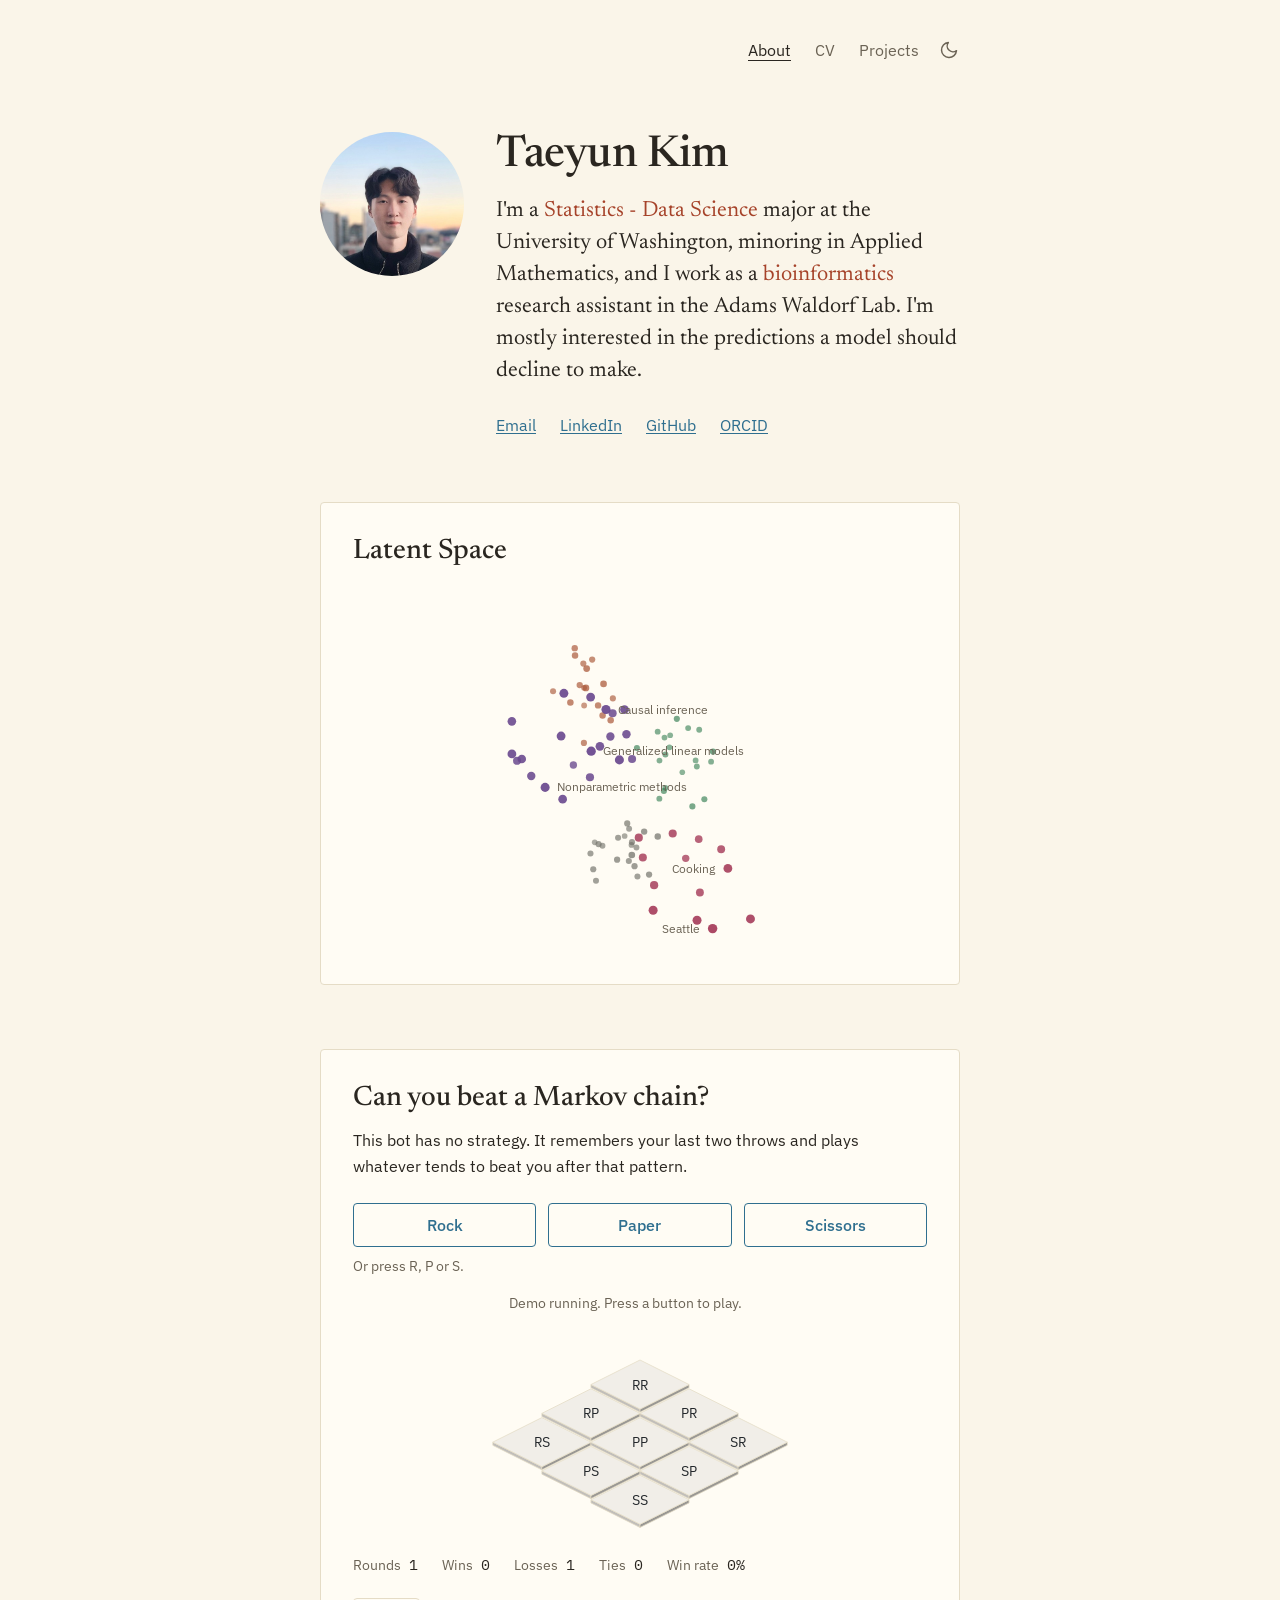
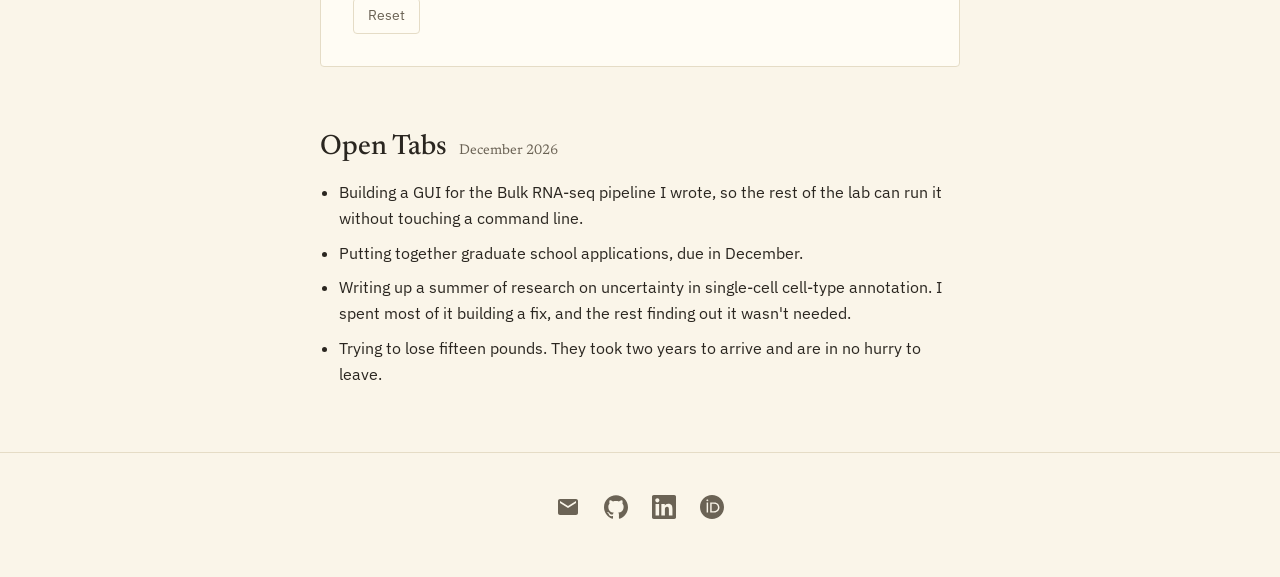
==== index.html @ a0b16899 "CV update" ====
<!DOCTYPE html>
<html lang="en">
<head>
  <meta charset="utf-8">
  <meta name="viewport" content="width=device-width, initial-scale=1">
  <title>Taeyun Kim</title>
  <meta name="description" content="Taeyun Kim studies statistics and data science at the University of Washington and works on single-cell RNA sequencing pipelines in the Adams Waldorf Lab.">
  <meta property="og:type" content="website">
  <meta property="og:title" content="Taeyun Kim">
  <meta property="og:description" content="Statistics and data science at the University of Washington. Single-cell RNA sequencing pipelines in the Adams Waldorf Lab, and a rock paper scissors bot that learns how you play.">
  <meta property="og:site_name" content="Taeyun Kim">
  <meta name="twitter:card" content="summary">
  <meta name="theme-color" content="#FAF5E9">
  <script src="/theme.js"></script>
  <link rel="icon" href="/assets/favicon.svg" type="image/svg+xml">
  <link rel="preconnect" href="https://fonts.googleapis.com">
  <link rel="preconnect" href="https://fonts.gstatic.com" crossorigin>
  <link rel="stylesheet" href="https://fonts.googleapis.com/css2?family=IBM+Plex+Mono&family=IBM+Plex+Sans:ital,wght@0,400;0,500;1,400&family=Newsreader:opsz,wght@6..72,400;6..72,500;6..72,600&display=swap">
  <link rel="stylesheet" href="/style.css">
</head>
<body>
  <a class="skip" href="#main">Skip to content</a>

  <header class="wrap">
    <nav class="nav nav-bare" aria-label="Site">
      <input class="nav-toggle" type="checkbox" id="nav-toggle" aria-label="Menu">
      <label class="nav-toggle-label" for="nav-toggle">
        <svg class="icon-open" width="22" height="22" viewBox="0 0 22 22" aria-hidden="true" focusable="false"><path d="M2 5h18M2 11h18M2 17h18" fill="none" stroke="currentColor" stroke-width="1.75" stroke-linecap="round"/></svg>
        <svg class="icon-close" width="22" height="22" viewBox="0 0 22 22" aria-hidden="true" focusable="false"><path d="M4 4l14 14M18 4L4 18" fill="none" stroke="currentColor" stroke-width="1.75" stroke-linecap="round"/></svg>
      </label>
      <ul class="nav-links">
        <li><a href="/" aria-current="page">About</a></li>
        <li><a href="/cv.html">CV</a></li>
        <li><a href="/projects.html">Projects</a></li>
      </ul>
      <button type="button" class="theme-toggle" id="theme-toggle" aria-label="Switch to dark theme">
        <svg class="icon-sun" width="20" height="20" viewBox="0 0 24 24" fill="none" stroke="currentColor" stroke-width="1.75" stroke-linecap="round" aria-hidden="true" focusable="false"><circle cx="12" cy="12" r="4.5"/><path d="M12 1.5v2.5M12 20v2.5M3.9 3.9l1.8 1.8M18.3 18.3l1.8 1.8M1.5 12h2.5M20 12h2.5M3.9 20.1l1.8-1.8M18.3 5.7l1.8-1.8"/></svg>
        <svg class="icon-moon" width="20" height="20" viewBox="0 0 24 24" fill="none" stroke="currentColor" stroke-width="1.75" stroke-linecap="round" stroke-linejoin="round" aria-hidden="true" focusable="false"><path d="M21 12.79A9 9 0 1 1 11.21 3 7 7 0 0 0 21 12.79z"/></svg>
      </button>
    </nav>
  </header>

  <main id="main" class="wrap">

    <section class="intro" aria-label="About">
      <img class="photo" src="/assets/profile_pic.jpg" alt="Taeyun Kim" width="128" height="128">
      <div class="intro-text">
        <h1>Taeyun Kim</h1>
        <p class="reveal">
          <span style="--i:0">I'm</span> <span style="--i:1">a</span> <span class="term" style="--i:2">Statistics</span> <span class="term" style="--i:3">-</span>
          <span class="term" style="--i:4">Data</span> <span class="term" style="--i:5">Science</span> <span style="--i:6">major</span> <span style="--i:7">at</span>
          <span style="--i:8">the</span> <span style="--i:9">University</span> <span style="--i:10">of</span> <span style="--i:11">Washington,</span>
          <span style="--i:12">minoring</span> <span style="--i:13">in</span> <span style="--i:14">Applied</span> <span style="--i:15">Mathematics,</span>
          <span style="--i:16">and</span> <span style="--i:17">I</span> <span style="--i:18">work</span> <span style="--i:19">as</span>
          <span style="--i:20">a</span> <span class="term" style="--i:21">bioinformatics</span> <span style="--i:22">research</span> <span style="--i:23">assistant</span>
          <span style="--i:24">in</span> <span style="--i:25">the</span> <span style="--i:26">Adams</span> <span style="--i:27">Waldorf</span>
          <span style="--i:28">Lab.</span> <span style="--i:29">I'm</span> <span style="--i:30">mostly</span> <span style="--i:31">interested</span>
          <span style="--i:32">in</span> <span style="--i:33">the</span> <span style="--i:34">predictions</span> <span style="--i:35">a</span>
          <span style="--i:36">model</span> <span style="--i:37">should</span> <span style="--i:38">decline</span> <span style="--i:39">to</span>
          <span style="--i:40">make.</span>
        </p>
        <ul class="links">
          <li><a href="mailto:taeyun.kim03@outlook.com">Email</a></li>
          <li><a href="https://www.linkedin.com/in/taeyun-kim">LinkedIn</a></li>
          <li><a href="https://github.com/taeyunkim03">GitHub</a></li>
          <li><a href="https://orcid.org/0009-0009-3051-6597">ORCID</a></li>
        </ul>
      </div>
    </section>

    <section class="latent" id="latent" aria-labelledby="latent-title">
      <!-- Heading inside the panel, as the game card has it. The section is
           gated on the `js` class in style.css, so without JavaScript neither
           the heading nor the box appears. -->
      <h2 class="section-title" id="latent-title">Latent Space</h2>
      <div class="latent-canvas">
        <svg class="cloud" id="cloud-svg" viewBox="0 0 660 410" role="img"
             aria-labelledby="cloud-title" aria-describedby="cloud-desc">
          <title id="cloud-title">Latent space</title>
          <desc id="cloud-desc">A slowly turning three-dimensional scatter of fifty-eight
            things I work on and think about, grouped into five clusters by subject.
            Hover or tap a point to name it.</desc>
          <g id="cloud-dots"></g>
          <g id="cloud-labels"></g>
          <g id="cloud-pick"></g>
        </svg>
      </div>
    </section>

    <section class="game" id="game" aria-labelledby="game-title">
      <h2 class="section-title" id="game-title">Can you beat a Markov chain?</h2>
      <p>This bot has no strategy. It remembers your last two throws and plays whatever tends to beat you after that pattern.</p>

      <!-- Everything below stays hidden until game.js runs, so without JavaScript the block is just the heading and the description. -->
      <div class="game-ui" id="game-ui" hidden>
        <div class="throws" role="group" aria-label="Your throw">
          <button type="button" class="throw-btn" data-throw="R">Rock</button>
          <button type="button" class="throw-btn" data-throw="P">Paper</button>
          <button type="button" class="throw-btn" data-throw="S">Scissors</button>
        </div>
        <p class="game-hint">Or press R, P or S.</p>

        <p class="game-result" id="game-result" aria-live="polite"></p>

        <!-- Shown only while the idle demo runs, so nobody mistakes the
             moving numbers for their own score. game.js reveals and hides it. -->
        <p class="demo-note" id="demo-note" hidden>Demo running. Press a button to play.</p>


        <svg class="chain" viewBox="0 0 300 200" width="100%" role="img"
             aria-labelledby="chain-title" aria-describedby="chain-desc">
          <title id="chain-title">The bot's model</title>
          <desc id="chain-desc">Nine blocks, one per two-throw state. No rounds played yet.</desc>
          <defs>
            <marker id="chain-arrow" viewBox="0 0 8 8" refX="4" refY="4"
                    markerWidth="6" markerHeight="6" markerUnits="userSpaceOnUse" orient="auto">
              <path d="M0 0.5L7 4L0 7.5Z"/>
            </marker>
          </defs>
          <!-- Edges are painted behind the blocks: a line passing under a block
               reads as depth, which is what you want in an isometric scene. -->
          <g id="chain-edges">
            <path class="chain-edge" id="edge-R" d="" marker-end="url(#chain-arrow)"/>
            <path class="chain-edge" id="edge-P" d="" marker-end="url(#chain-arrow)"/>
            <path class="chain-edge" id="edge-S" d="" marker-end="url(#chain-arrow)"/>
          </g>
          <g class="chain-block" id="cell-RR">
            <path class="face face-left" id="left-RR" d=""/>
            <path class="face face-right" id="right-RR" d=""/>
            <path class="face face-top" id="top-RR" d=""/>
            <text class="chain-label" id="label-RR" x="150" y="56">RR</text>
          </g>
          <g class="chain-block" id="cell-RP">
            <path class="face face-left" id="left-RP" d=""/>
            <path class="face face-right" id="right-RP" d=""/>
            <path class="face face-top" id="top-RP" d=""/>
            <text class="chain-label" id="label-RP" x="104" y="83">RP</text>
          </g>
          <g class="chain-block" id="cell-PR">
            <path class="face face-left" id="left-PR" d=""/>
            <path class="face face-right" id="right-PR" d=""/>
            <path class="face face-top" id="top-PR" d=""/>
            <text class="chain-label" id="label-PR" x="196" y="83">PR</text>
          </g>
          <g class="chain-block" id="cell-RS">
            <path class="face face-left" id="left-RS" d=""/>
            <path class="face face-right" id="right-RS" d=""/>
            <path class="face face-top" id="top-RS" d=""/>
            <text class="chain-label" id="label-RS" x="58" y="110">RS</text>
          </g>
          <g class="chain-block" id="cell-PP">
            <path class="face face-left" id="left-PP" d=""/>
            <path class="face face-right" id="right-PP" d=""/>
            <path class="face face-top" id="top-PP" d=""/>
            <text class="chain-label" id="label-PP" x="150" y="110">PP</text>
          </g>
          <g class="chain-block" id="cell-SR">
            <path class="face face-left" id="left-SR" d=""/>
            <path class="face face-right" id="right-SR" d=""/>
            <path class="face face-top" id="top-SR" d=""/>
            <text class="chain-label" id="label-SR" x="242" y="110">SR</text>
          </g>
          <g class="chain-block" id="cell-PS">
            <path class="face face-left" id="left-PS" d=""/>
            <path class="face face-right" id="right-PS" d=""/>
            <path class="face face-top" id="top-PS" d=""/>
            <text class="chain-label" id="label-PS" x="104" y="137">PS</text>
          </g>
          <g class="chain-block" id="cell-SP">
            <path class="face face-left" id="left-SP" d=""/>
            <path class="face face-right" id="right-SP" d=""/>
            <path class="face face-top" id="top-SP" d=""/>
            <text class="chain-label" id="label-SP" x="196" y="137">SP</text>
          </g>
          <g class="chain-block" id="cell-SS">
            <path class="face face-left" id="left-SS" d=""/>
            <path class="face face-right" id="right-SS" d=""/>
            <path class="face face-top" id="top-SS" d=""/>
            <text class="chain-label" id="label-SS" x="150" y="164">SS</text>
          </g>
          <circle class="chain-marker" id="chain-marker" r="5.5" opacity="0"/>
        </svg>

        <dl class="game-stats">
          <div><dt>Rounds</dt><dd id="stat-rounds">0</dd></div>
          <div><dt>Wins</dt><dd id="stat-wins">0</dd></div>
          <div><dt>Losses</dt><dd id="stat-losses">0</dd></div>
          <div><dt>Ties</dt><dd id="stat-ties">0</dd></div>
          <div><dt>Win rate</dt><dd id="stat-rate">0%</dd></div>
        </dl>

        <p class="game-verdict" id="game-verdict" aria-live="polite"></p>

        <button type="button" class="reset-btn" id="game-reset">Reset</button>
      </div>
    </section>

    <section class="now" aria-labelledby="now-title">
      <h2 class="section-title" id="now-title">Open Tabs <time class="updated" id="now-updated" datetime="2026-09">September 2026</time></h2>
      <!-- Replace the five list items below with real copy. Nothing else needs to change. -->
      <ul>
        <li>Building a GUI for the Bulk RNA-seq pipeline I wrote, so the rest of the lab can run it without touching a command line.</li>
        <li>Putting together graduate school applications, due in December.</li>
        <li>Writing up a summer of research on uncertainty in single-cell cell-type annotation. I spent most of it building a fix, and the rest finding out it wasn't needed.</li>
        <li>Trying to lose fifteen pounds. They took two years to arrive and are in no hurry to leave.</li>
      </ul>
    </section>

  </main>

  <footer class="footer">
    <div class="wrap">
      <ul class="links">
        <li><a href="mailto:taeyun.kim03@outlook.com" aria-label="Email"><svg width="24" height="24" viewBox="0 0 24 24" fill="currentColor" aria-hidden="true" focusable="false"><path d="M20 4H4c-1.1 0-1.99.9-1.99 2L2 18c0 1.1.9 2 2 2h16c1.1 0 2-.9 2-2V6c0-1.1-.9-2-2-2zm0 4l-8 5-8-5V6l8 5 8-5v2z"/></svg></a></li>
        <li><a href="https://github.com/taeyunkim03" aria-label="GitHub"><svg width="24" height="24" viewBox="0 0 24 24" fill="currentColor" aria-hidden="true" focusable="false"><path d="M12 .297c-6.63 0-12 5.373-12 12 0 5.303 3.438 9.8 8.205 11.385.6.113.82-.258.82-.577 0-.285-.01-1.04-.015-2.04-3.338.724-4.042-1.61-4.042-1.61C4.422 18.07 3.633 17.7 3.633 17.7c-1.087-.744.084-.729.084-.729 1.205.084 1.838 1.236 1.838 1.236 1.07 1.835 2.809 1.305 3.495.998.108-.776.417-1.305.76-1.605-2.665-.3-5.466-1.332-5.466-5.93 0-1.31.465-2.38 1.235-3.22-.135-.303-.54-1.523.105-3.176 0 0 1.005-.322 3.3 1.23.96-.267 1.98-.399 3-.405 1.02.006 2.04.138 3 .405 2.28-1.552 3.285-1.23 3.285-1.23.645 1.653.24 2.873.12 3.176.765.84 1.23 1.91 1.23 3.22 0 4.61-2.805 5.625-5.475 5.92.42.36.81 1.096.81 2.22 0 1.606-.015 2.896-.015 3.286 0 .315.21.69.825.57C20.565 22.092 24 17.592 24 12.297c0-6.627-5.373-12-12-12z"/></svg></a></li>
        <li><a href="https://www.linkedin.com/in/taeyun-kim" aria-label="LinkedIn"><svg width="24" height="24" viewBox="0 0 24 24" fill="currentColor" aria-hidden="true" focusable="false"><path d="M20.447 20.452h-3.554v-5.569c0-1.328-.027-3.037-1.852-3.037-1.853 0-2.136 1.445-2.136 2.939v5.667H9.351V9h3.414v1.561h.046c.477-.9 1.637-1.85 3.37-1.85 3.601 0 4.267 2.37 4.267 5.455v6.286zM5.337 7.433c-1.144 0-2.063-.926-2.063-2.065 0-1.138.92-2.063 2.063-2.063 1.14 0 2.064.925 2.064 2.063 0 1.139-.925 2.065-2.064 2.065zm1.782 13.019H3.555V9h3.564v11.452zM22.225 0H1.771C.792 0 0 .774 0 1.729v20.542C0 23.227.792 24 1.771 24h20.451C23.2 24 24 23.227 24 22.271V1.729C24 .774 23.2 0 22.225 0z"/></svg></a></li>
        <li><a href="https://orcid.org/0009-0009-3051-6597" aria-label="ORCID"><svg width="24" height="24" viewBox="0 0 24 24" fill="currentColor" aria-hidden="true" focusable="false"><path d="M12 0C5.372 0 0 5.372 0 12s5.372 12 12 12 12-5.372 12-12S18.628 0 12 0zM7.369 4.378c.525 0 .947.431.947.947 0 .525-.422.947-.947.947-.525 0-.946-.422-.946-.947 0-.516.421-.947.946-.947zm-.722 3.038h1.444v10.041H6.647V7.416zm3.562 0h3.9c3.712 0 5.344 2.653 5.344 5.025 0 2.578-2.016 5.025-5.325 5.025h-3.919V7.416zm1.444 1.303v7.444h2.297c3.272 0 4.022-2.484 4.022-3.722 0-2.016-1.284-3.722-4.097-3.722h-2.222z"/></svg></a></li>
      </ul>
    </div>
  </footer>

  <script src="/game.js" defer></script>
  <script src="/cloud.js" defer></script>
  <script>
  /* Keeps the "Now" stamp on the current month so it never needs a manual edit.
     The month written into the markup is the no-JavaScript fallback. Locale is
     pinned to en-US so the stamp reads the same for every visitor, matching the
     page's lang. */
  (function () {
    'use strict';
    var el = document.getElementById('now-updated');
    if (!el) { return; }
    var now = new Date();
    el.textContent = now.toLocaleDateString('en-US', { month: 'long', year: 'numeric' });
    el.setAttribute('datetime', now.getFullYear() + '-' + ('0' + (now.getMonth() + 1)).slice(-2));
  })();
  </script>
</body>
</html>
---- style.css ----
/* ---------------------------------------------------------------------------
   taeyunkim.netlify.app
   Two themes, both driven entirely by the tokens below: the light palette on
   :root, the dark overrides on [data-theme="dark"]. Nothing outside this block
   should hard-code a colour, so a theme change never needs edits elsewhere.
   theme.js sets data-theme before the first paint.
   --------------------------------------------------------------------------- */

:root {
  /* Warm paper rather than cool grey. The greys are warmed to match: a cool
     border or a pure-white card reads as a mistake against cream. The blue
     accent stays, since blue on cream is the pairing this look is built on. */
  --bg: #FAF5E9;
  --surface: #FFFCF4;
  --surface-high: #F0E8D4;
  --text: #2A2620;
  --text-dim: #6B6355;
  --border: #E5DCC6;
  --accent: #2F6F8F;
  --accent-hover: #24576F;
  --accent-tint: #E4EEF3;
  --accent-warm: #A6432A;

  /* Markov grid. Warm ramp = what the model has learned; --grid-live = where
     you are right now: the ring, the marker dot and the recency trail. It is
     the same red in both themes on purpose, since the cells it sits on stay
     light in both. Blue is left meaning exactly one thing: interactive. */
  --grid-0: #F1EEE8;
  --grid-1: #E5DDCE;
  --grid-2: #D2C4AC;
  --grid-3: #B9A585;
  --grid-4: #A89372;
  --grid-label: #24282C;
  --grid-edge: #A89372;
  --grid-live: #D93A2B;

  --font-serif: "Newsreader", Georgia, "Times New Roman", serif;
  --font-sans: "IBM Plex Sans", system-ui, -apple-system, "Segoe UI", Roboto, sans-serif;
  --font-mono: "IBM Plex Mono", ui-monospace, "SF Mono", Menlo, Consolas, monospace;

  --measure: 68ch;
  --gutter: 24px;
  --section: 48px;

  color-scheme: light;
}

/* Dark theme. Near-black grounds, and the accent lightened so it keeps its
   contrast against them: the light-mode blue is far too dark to read here. */
[data-theme="dark"] {
  --bg: #14171A;
  --surface: #1B1F23;
  --surface-high: #262B31;
  --text: #E6E9EC;
  --text-dim: #9BA4AD;
  --border: #2E343B;
  --accent: #6FB3D9;
  --accent-hover: #92C7E5;
  --accent-tint: #1E2C36;
  --accent-warm: #E39074;

  /* The grid ramp does not invert: cells stay in the light zone so the grid
     reads as a pale block, and the dark #24282C label works at every level. */
  --grid-0: #EBE9E4;
  --grid-1: #DCD4C4;
  --grid-2: #C8B99C;
  --grid-3: #B09B77;
  --grid-4: #997F58;
  --grid-label: #24282C;
  --grid-edge: #997F58;
  --grid-live: #D93A2B;

  color-scheme: dark;
}

@media (min-width: 640px) {
  :root {
    --gutter: 32px;
    --section: 64px;
  }
}

/* Base ------------------------------------------------------------------- */

*,
*::before,
*::after {
  box-sizing: border-box;
}

html {
  -webkit-text-size-adjust: 100%;
  text-size-adjust: 100%;
}

body {
  margin: 0;
  background: var(--bg);
  color: var(--text);
  font-family: var(--font-sans);
  font-size: 1rem;
  font-weight: 400;
  line-height: 1.65;
}

.wrap {
  max-width: calc(640px + 2 * var(--gutter));
  margin-inline: auto;
  padding-inline: var(--gutter);
}

h1,
h2,
h3 {
  margin: 0;
  font-weight: 500;
  line-height: 1.2;
}

h1 {
  font-family: var(--font-serif);
  font-size: 2.25rem;
  line-height: 1.1;
  letter-spacing: -0.01em;
}

h2 {
  font-size: 1.25rem;
}

/* The three section headings are peers and are sized in one place. Setting
   each of them independently is how they drifted apart. */
.section-title {
  font-family: var(--font-serif);
  font-size: 1.75rem;
  line-height: 1.15;
}

h3 {
  font-size: 1rem;
}

p {
  margin: 0 0 1em;
  max-width: var(--measure);
}

p:last-child {
  margin-bottom: 0;
}

ul {
  margin: 0;
  padding-left: 1.2em;
}

li {
  max-width: var(--measure);
}

a {
  color: var(--accent);
  text-decoration: underline;
  text-decoration-thickness: 1px;
  text-underline-offset: 0.15em;
  transition: color 120ms ease;
}

a:hover {
  color: var(--accent-hover);
}

button {
  font: inherit;
  color: inherit;
  cursor: pointer;
}

.dim {
  color: var(--text-dim);
}

/* Key terms in prose. Warm on purpose: the blue accent means "link" on this
   site, and these are not links. Links also carry an underline, which is the
   cue that keeps the two apart for anyone who does not separate them by hue. */
.term {
  color: var(--accent-warm);
}

/* One focus treatment for everything that can take focus. */
:focus-visible {
  outline: 2px solid var(--accent);
  outline-offset: 2px;
}

@media (min-width: 640px) {
  h1 {
    font-size: 2.75rem;
  }
}

@media (prefers-reduced-motion: reduce) {
  *,
  *::before,
  *::after {
    transition: none !important;
    animation: none !important;
  }
}

/* Skip link --------------------------------------------------------------- */

.skip {
  position: absolute;
  left: 16px;
  top: -100px;
  padding: 8px 12px;
  background: var(--surface);
  color: var(--accent);
  border: 1px solid var(--border);
  border-radius: 4px;
  z-index: 10;
}

.skip:focus {
  top: 16px;
}

/* Nav --------------------------------------------------------------------- */

.nav {
  display: flex;
  flex-wrap: wrap;
  align-items: center;
  justify-content: space-between;
  padding-block: 20px;
}

.nav-home {
  margin-right: auto;
  color: var(--text);
  font-weight: 500;
  text-decoration: none;
}

/* The homepage drops the corner link: the h1 right below it already carries the
   name, and a second link to "/" in the same header earns nothing. With nothing
   on the left, the row aligns right rather than leaning on .nav-home's auto
   margin to push it there. */
.nav-bare {
  justify-content: flex-end;
}

.nav-home:hover {
  color: var(--text);
}

/* The checkbox is the no-JavaScript menu switch. Hidden but still focusable. */
.nav-toggle {
  position: absolute;
  width: 1px;
  height: 1px;
  margin: -1px;
  padding: 0;
  overflow: hidden;
  clip: rect(0 0 0 0);
  clip-path: inset(50%);
  white-space: nowrap;
  border: 0;
}

.nav-toggle-label {
  display: flex;
  align-items: center;
  justify-content: center;
  width: 44px;
  height: 44px;
  cursor: pointer;
  color: var(--text);
}

.nav-toggle:focus-visible + .nav-toggle-label {
  outline: 2px solid var(--accent);
  outline-offset: 2px;
  border-radius: 2px;
}

.nav-toggle-label .icon-close {
  display: none;
}

.nav-toggle:checked ~ .nav-toggle-label .icon-open {
  display: none;
}

.nav-toggle:checked ~ .nav-toggle-label .icon-close {
  display: block;
}

.nav-links {
  display: none;
  order: 1;
  flex-basis: 100%;
  margin: 12px 0 0;
  padding: 8px 0 0;
  list-style: none;
  border-top: 1px solid var(--border);
}

.nav-toggle:checked ~ .nav-links {
  display: block;
}

.nav-links a {
  display: block;
  min-height: 44px;
  padding: 10px 0;
  color: var(--text-dim);
  text-decoration: none;
}

.nav-links a:hover {
  color: var(--text);
}

.nav-links a[aria-current="page"] {
  color: var(--text);
  text-decoration: underline;
  text-decoration-thickness: 1px;
  text-underline-offset: 0.25em;
}

@media (min-width: 640px) {
  .nav {
    padding-block: 28px;
  }

  .nav-toggle,
  .nav-toggle-label {
    display: none;
  }

  .nav-links,
  .nav-toggle:checked ~ .nav-links {
    display: flex;
    order: 0;
    flex-basis: auto;
    gap: 24px;
    margin: 0;
    padding: 0;
    border-top: 0;
  }

  .nav-links a {
    min-height: 0;
    padding: 0;
  }
}

/* Theme toggle ------------------------------------------------------------ */

/* Hidden by default: without JavaScript the button cannot do anything, and a
   dead control is worse than no control. theme.js adds .js to <html> before
   the first paint, so this never flashes in or shifts the layout. */
.theme-toggle {
  display: none;
}

.js .theme-toggle {
  display: flex;
  align-items: center;
  justify-content: center;
  width: 44px;
  height: 44px;
  margin-right: -11px;
  padding: 0;
  color: var(--text-dim);
  background: transparent;
  border: 0;
  border-radius: 4px;
}

.theme-toggle:hover {
  color: var(--text);
}

/* Each theme shows the icon for the theme it would switch to. */
.theme-toggle .icon-sun {
  display: none;
}

[data-theme="dark"] .theme-toggle .icon-sun {
  display: block;
}

[data-theme="dark"] .theme-toggle .icon-moon {
  display: none;
}

@media (min-width: 640px) {
  .theme-toggle {
    margin-left: 8px;
  }
}

/* Intro ------------------------------------------------------------------- */

.intro {
  display: flex;
  flex-direction: column;
  align-items: center;
  gap: 24px;
  margin-top: 24px;
  text-align: center;
}

.photo {
  flex-shrink: 0;
  /* 128 here would be 47% of a 320px column, where the intro stacks and
     centres, and the photo starts outweighing the name beside it. */
  width: 112px;
  height: 112px;
  border-radius: 50%;
  object-fit: cover;
}

.intro-text p {
  margin: 16px auto 24px;
  font-family: var(--font-serif);
  font-size: 1.25rem;
  line-height: 1.45;
}

/* Intro line reveal ------------------------------------------------------- */

/* The intro paragraph arrives a beat after the page settles, one word at a
   time. Pure CSS: the site works without JavaScript except the game.

   .reveal sits on the <p> itself, so every word span is a direct child. The
   two coloured terms carry .term on the word spans rather than a wrapper,
   which would push them out of reach of the child selector below.

   The words carry no static opacity, so their resting state is fully opaque.
   Only the animation moves them from transparent to opaque, which means a
   browser that drops the rule still renders the sentence normally. */

@media (prefers-reduced-motion: no-preference) {
  .reveal > span {
    display: inline-block;
    /* both holds the transparent first frame through the delay: that pause is
       the effect. */
    animation: word-in 400ms cubic-bezier(0.16, 1, 0.3, 1) both;
    animation-delay: calc(600ms + var(--i) * 50ms);
  }
}

@keyframes word-in {
  from {
    opacity: 0;
    transform: translateY(6px);
  }

  to {
    opacity: 1;
    transform: none;
  }
}

.links {
  display: flex;
  flex-wrap: wrap;
  justify-content: center;
  gap: 8px 24px;
  margin: 0;
  padding: 0;
  list-style: none;
}

@media (min-width: 640px) {
  .intro {
    flex-direction: row;
    align-items: flex-start;
    gap: 32px;
    margin-top: 32px;
    text-align: left;
  }

  .photo {
    width: 144px;
    height: 144px;
  }

  .intro-text p {
    margin-inline: 0;
    font-size: 1.375rem;
  }

  .intro .links {
    justify-content: flex-start;
  }
}

/* Game -------------------------------------------------------------------- */

.game {
  margin-top: var(--section);
  padding: 24px;
  background: var(--surface);
  border: 1px solid var(--border);
  border-radius: 4px;
}

.game h2 + p {
  margin-top: 12px;
}

.game-ui[hidden] {
  display: none;
}

.throws {
  display: flex;
  flex-direction: column;
  gap: 12px;
  margin-top: 24px;
}

.throw-btn {
  min-height: 44px;
  padding: 0 20px;
  font-weight: 500;
  color: var(--accent);
  background: transparent;
  border: 1.5px solid var(--accent);
  border-radius: 4px;
  transition: background-color 120ms ease, color 120ms ease, border-color 120ms ease;
}

@media (hover: hover) {
  .throw-btn:hover {
    color: var(--accent-hover);
    background: var(--accent-tint);
    border-color: var(--accent-hover);
  }
}

.throw-btn:active {
  background: var(--accent-tint);
}

.game-hint {
  margin-top: 8px;
  font-size: 0.875rem;
  color: var(--text-dim);
}

.game-result {
  /* Holds one line once there is a result, so the grid does not jump between
     rounds. Both margins are explicit: the inherited 1em bottom margin is
     larger than the grid's top margin, and adjacent margins collapse to the
     larger one, so leaving it would quietly win. */
  min-height: 1.65em;
  margin: 16px 0 12px;
}

/* Before the first round this line has nothing in it, and reserving a full
   line there leaves a visible hole between the hint and the grid. Collapse it
   until there is something to say. */
.game-result:empty {
  min-height: 0;
  margin: 0;
}

.game-stats {
  display: flex;
  flex-wrap: wrap;
  gap: 8px 24px;
  margin: 12px 0 0;
}

.game-stats div {
  display: flex;
  align-items: baseline;
  gap: 8px;
}

.game-stats dt {
  font-size: 0.875rem;
  color: var(--text-dim);
}

.game-stats dd {
  margin: 0;
  font-family: var(--font-mono);
  font-size: 0.9375rem;
  font-variant-numeric: tabular-nums;
}

.game-verdict {
  margin-top: 16px;
}

.game-verdict:empty {
  display: none;
}

.reset-btn {
  min-height: 36px;
  margin-top: 20px;
  padding: 0 14px;
  font-size: 0.875rem;
  color: var(--text-dim);
  background: transparent;
  border: 1px solid var(--border);
  border-radius: 4px;
  transition: background-color 120ms ease, color 120ms ease;
}

@media (hover: hover) {
  .reset-btn:hover {
    color: var(--text);
    background: var(--surface-high);
  }
}

@media (min-width: 640px) {
  .game {
    padding: 32px;
  }

  .throws {
    flex-direction: row;
  }

  .throw-btn {
    flex: 1;
  }
}

/* Markov chain grid ------------------------------------------------------- */

/* Nine two-throw states drawn as isometric blocks. Row is the older throw,
   column the newer one, so the column you are in is always the row you move to.

   Block height encodes how often you have landed in that state, which is the
   same number the fill ramp carries: the silhouette shows your bias before you
   read a single label. A single layer has no interior, so unlike a 3x3x3 cube
   no block can ever hide another one's top face.

   Colours come from the --grid-* tokens. game.js writes fills as var()
   references, so toggling the theme recolours the whole grid live, mid-game,
   without a render call. */

.demo-note {
  margin: 12px 0 0;
  font-size: 0.875rem;
  color: var(--text-dim);
  text-align: center;
}

.chain {
  display: block;
  width: 100%;
  max-width: 320px;
  /* Matches the 12px below the grid, so it sits evenly between the result line
     and the stats rather than floating. */
  margin: 12px auto 0;
}

.face {
  stroke: var(--border);
  stroke-width: 0.7;
  stroke-linejoin: round;
}

/* Visited recently, but not where the marker is now. Only the top face is
   outlined: stroking all three would put three times the red on screen that
   the flat grid used to, and it would compete with the current state. */
.chain-block.is-trail .face-top {
  stroke: var(--grid-live);
  stroke-opacity: 0.4;
}

.chain-block.is-current .face {
  stroke: var(--grid-live);
  stroke-width: 2;
  stroke-opacity: 1;
}

.chain-label {
  font-family: var(--font-mono);
  font-size: 13px;
  text-anchor: middle;
  dominant-baseline: central;
  fill: var(--grid-label);
}

.chain-edge {
  fill: none;
  stroke: var(--grid-edge);
  stroke-width: 1;
  stroke-linecap: round;
  stroke-linejoin: round;
}

/* The arrowhead is part of the edge, so it follows the edge colour. */
#chain-arrow path {
  fill: var(--grid-edge);
}

.chain-marker {
  fill: var(--grid-live);
}

/* Motion is opt-out: with reduced motion the grid still updates, instantly.
   `d` is animatable in current browsers and is what makes a block grow rather
   than jump when it crosses a band; where it is not supported the height
   simply snaps while the fill still fades. */
@media (prefers-reduced-motion: no-preference) {
  .face {
    transition: fill 400ms ease, d 400ms ease, stroke 200ms ease,
                stroke-width 200ms ease, stroke-opacity 200ms ease;
  }

  .chain-edge {
    transition: stroke-width 300ms ease, opacity 300ms ease;
  }

  .chain-marker {
    transition: transform 300ms ease-out, opacity 300ms ease;
  }
}

/* Now --------------------------------------------------------------------- */

.now {
  margin-top: var(--section);
}

.now h2 {
  display: flex;
  align-items: baseline;
  gap: 12px;
}

.now .updated {
  font-size: 0.875rem;
  font-weight: 400;
  color: var(--text-dim);
}

.now ul {
  margin-top: 16px;
}

.now li {
  margin-bottom: 8px;
}

/* Latent space ------------------------------------------------------------ */

/* Revealed by the `js` class theme.js puts on <html> synchronously in <head>,
   not by cloud.js afterwards. Deferred JS reveals it after first paint, and
   with this section sitting second the reveal shoved three sections and the
   footer down: 0.6 of layout shift. This way the space is reserved from the
   first render, and without JavaScript the section still never appears. */
.latent {
  display: none;
  margin-top: var(--section);
  padding: 24px;
  background: var(--surface);
  border: 1px solid var(--border);
  border-radius: 4px;
}

.js .latent {
  display: block;
}

/* Must come after the .latent rule above: a media query adds no specificity,
   so declared earlier it would simply lose to the 24px base. */
@media (min-width: 640px) {
  .latent {
    padding: 32px;
  }
}

/* Holds the SVG's shape before it paints, so a tooltip appearing or a label
   changing never reflows the page. The panel itself is now .latent. */
.latent-canvas {
  margin-top: 12px;
  aspect-ratio: 560 / 364;
}

.cloud {
  display: block;
  width: 100%;
  height: 100%;
  cursor: grab;
  font-family: var(--font-sans);
  /* pan-y rather than none: this block fills most of a phone screen, and with
     none a vertical swipe over it rotates the cloud instead of scrolling, so a
     visitor gets stuck. Vertical rotation on touch is the right thing to lose. */
  touch-action: pan-y;
}

.cloud:active {
  cursor: grabbing;
}

.cloud-dot {
  pointer-events: none;
}

.cloud-hit {
  fill: transparent;
}

.cloud-label {
  font-size: 12px;
  fill: var(--text-dim);
  opacity: 0;
  pointer-events: none;
}

.cloud-pick-box {
  fill: var(--surface);
  stroke: var(--border);
  stroke-width: 0.5;
}

.cloud-pick-text {
  font-size: 13.5px;
  font-weight: 500;
  pointer-events: none;
}

@media (max-width: 639px) {
  .latent-canvas {
    aspect-ratio: 360 / 296;
  }
}

/* Labels cross-fade; with motion reduced they appear and disappear at once. */
@media (prefers-reduced-motion: no-preference) {
  .cloud-label {
    transition: opacity 250ms ease;
  }
}

/* Footer ------------------------------------------------------------------ */

.footer {
  margin-top: var(--section);
  padding: 32px 0 48px;
  border-top: 1px solid var(--border);
  font-size: 0.9375rem;
  color: var(--text-dim);
}

.footer p {
  margin: 0 0 8px;
}

.footer .links {
  gap: 4px;
  margin: 0;
}

/* Icon-only links: 44px box so the tap target is bigger than the 20px glyph. */
.footer .links a {
  display: flex;
  align-items: center;
  justify-content: center;
  width: 44px;
  height: 44px;
  color: var(--text-dim);
  text-decoration: none;
  border-radius: 4px;
}

.footer .links a:hover {
  color: var(--accent);
}

/* Page title (cv, projects) ---------------------------------------------- */

.page-title {
  margin-top: 24px;
}

@media (min-width: 640px) {
  .page-title {
    margin-top: 32px;
  }
}

/* CV ---------------------------------------------------------------------- */

/* Every colour here is a token, so the page follows the theme without a second
   palette. The panel sits on --surface in both themes: in dark it reads as a
   lifted document rather than flipping to a white sheet. */

.cv-download {
  margin-top: 16px;
  font-size: 14px;
}

.cv-panel {
  margin-top: 24px;
  padding: 32px 28px;
  background: var(--surface);
  border: 1px solid var(--border);
  border-radius: 4px;
}

.cv-header h1 {
  font-family: var(--font-serif);
  font-size: 28px;
  font-weight: 500;
  line-height: 1.2;
}

/* Fixed whitespace between the links rather than punctuation, and it wraps
   rather than overflowing on a narrow screen. */
.cv-contact {
  display: flex;
  flex-wrap: wrap;
  gap: 4px 20px;
  margin: 10px 0 0;
  max-width: none;
  font-size: 14px;
}

.cv-section {
  margin-top: 36px;
}

.cv-section h2 {
  margin-bottom: 16px;
  padding-bottom: 8px;
  font-family: var(--font-serif);
  font-size: 19px;
  font-weight: 600;
  line-height: 1.3;
  border-bottom: 1px solid var(--border);
}

/* One grid for every section body. Single column first, so on a narrow screen
   the date sits above its entry. */
.cv-row {
  display: grid;
  grid-template-columns: 1fr;
  gap: 2px 22px;
  margin-bottom: 18px;
}

.cv-row:last-child {
  margin-bottom: 0;
}

.cv-date {
  margin: 0;
  padding-top: 4px;
  max-width: none;
  font-size: 13px;
  line-height: 1.65;
  color: var(--text-dim);
}

.cv-entry p {
  margin: 0 0 4px;
  font-size: 14px;
  line-height: 1.65;
}

.cv-entry p:last-child {
  margin-bottom: 0;
}

/* Two classes deep on purpose: `.cv-entry p` would otherwise outrank a bare
   class selector and these would never take effect. */
.cv-entry .cv-title {
  font-size: 15px;
  font-weight: 500;
}

.cv-entry .cv-org {
  color: var(--text-dim);
}

.cv-dim {
  color: var(--text-dim);
}

.cv-me {
  font-weight: 500;
}

/* A DOI has no spaces to break at, so it has to be allowed to break anywhere. */
.cv-doi {
  overflow-wrap: anywhere;
}

.cv-entry ul {
  margin: 4px 0 0;
  padding-left: 18px;
  list-style: disc;
}

.cv-entry li {
  margin-bottom: 5px;
  font-size: 14px;
  line-height: 1.65;
}

.cv-entry li:last-child {
  margin-bottom: 0;
}

@media (min-width: 640px) {
  .cv-panel {
    padding: 48px;
  }

  .cv-row {
    grid-template-columns: 9.5rem 1fr;
  }
}

/* Projects ---------------------------------------------------------------- */

.projects {
  margin-top: 16px;
}

.project {
  padding: 32px 0;
  border-top: 1px solid var(--border);
}

.project:first-child {
  padding-top: 24px;
  border-top: 0;
}

.project h2 {
  font-size: 1.25rem;
}

.project h2 + p {
  margin-top: 8px;
}

.project-tools {
  font-size: 0.9375rem;
  color: var(--text-dim);
}

.project-links {
  display: flex;
  flex-wrap: wrap;
  gap: 8px 24px;
  margin: 8px 0 0;
  padding: 0;
  list-style: none;
}

/* Print ------------------------------------------------------------------- */

@media print {
  @page {
    margin: 2cm;
  }

  /* Paper is white whichever theme is on screen, so force the light tokens. */
  :root,
  [data-theme="dark"] {
    --bg: #FFFFFF;
    --surface: #FFFFFF;
    --surface-high: #FFFFFF;
    --text: #000000;
    --text-dim: #444444;
    --border: #DFE3E6;
    --accent: #2F6F8F;
    --accent-hover: #24576F;
    --accent-tint: #E4EEF3;
    --accent-warm: #A6432A;
    --grid-0: #F1EEE8;
    --grid-1: #E5DDCE;
    --grid-2: #D2C4AC;
    --grid-3: #B9A585;
    --grid-4: #A89372;
    --grid-label: #24282C;
    --grid-edge: #A89372;
    --grid-live: #D93A2B;

    color-scheme: light;
  }

  body {
    background: #FFFFFF;
    font-size: 11pt;
  }

  .skip,
  .nav,
  .theme-toggle,
  .footer,
  .game,
  .cv-download {
    display: none;
  }

  .wrap {
    max-width: none;
    padding: 0;
  }

  .cv-panel {
    margin: 0;
    padding: 0;
    background: none;
    border: 0;
    border-radius: 0;
  }

  /* page-break-inside for older print engines, break-inside for current ones,
     so a bullet list never splits across a page. */
  .cv-row,
  .project {
    page-break-inside: avoid;
    break-inside: avoid;
  }

  h2 {
    break-after: avoid;
  }

  a {
    color: inherit;
    text-decoration: none;
  }

  .cv-entry a {
    text-decoration: underline;
  }
}
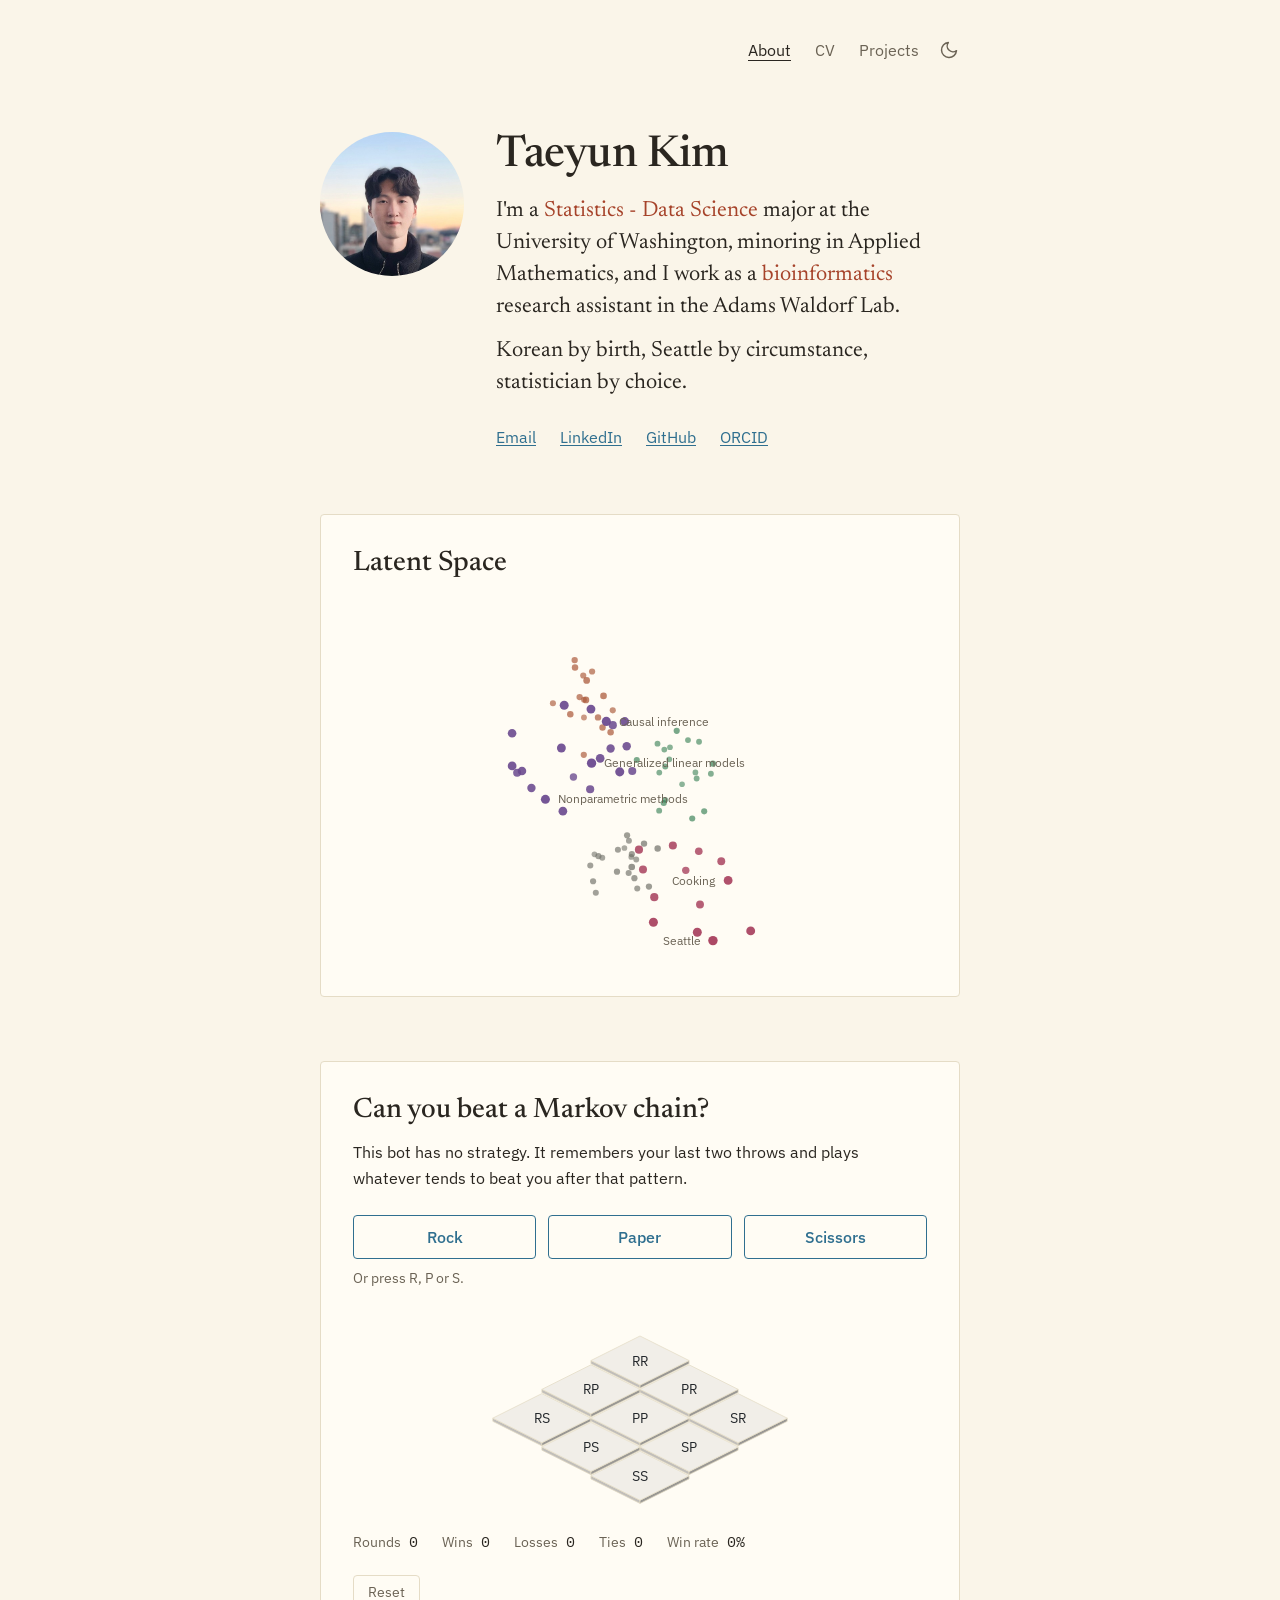
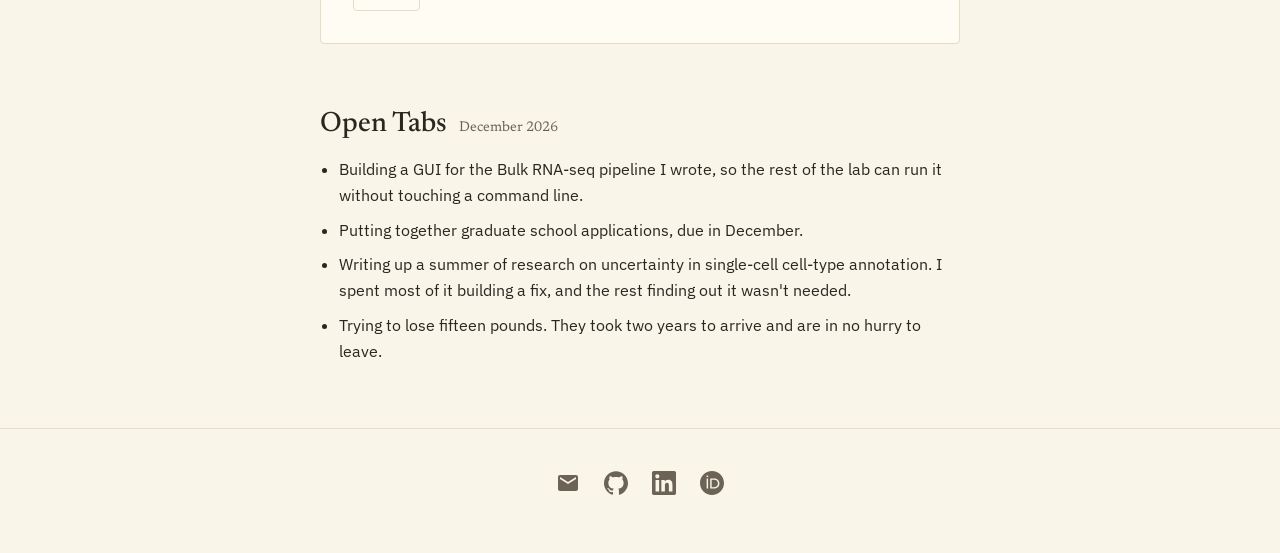
==== commit 2ce29a23: "intro update" ====
--- a/index.html
+++ b/index.html
@@ -46,18 +46,17 @@
       <img class="photo" src="/assets/profile_pic.jpg" alt="Taeyun Kim" width="128" height="128">
       <div class="intro-text">
         <h1>Taeyun Kim</h1>
-        <p class="reveal">
-          <span style="--i:0">I'm</span> <span style="--i:1">a</span> <span class="term" style="--i:2">Statistics</span> <span class="term" style="--i:3">-</span>
-          <span class="term" style="--i:4">Data</span> <span class="term" style="--i:5">Science</span> <span style="--i:6">major</span> <span style="--i:7">at</span>
-          <span style="--i:8">the</span> <span style="--i:9">University</span> <span style="--i:10">of</span> <span style="--i:11">Washington,</span>
-          <span style="--i:12">minoring</span> <span style="--i:13">in</span> <span style="--i:14">Applied</span> <span style="--i:15">Mathematics,</span>
-          <span style="--i:16">and</span> <span style="--i:17">I</span> <span style="--i:18">work</span> <span style="--i:19">as</span>
-          <span style="--i:20">a</span> <span class="term" style="--i:21">bioinformatics</span> <span style="--i:22">research</span> <span style="--i:23">assistant</span>
-          <span style="--i:24">in</span> <span style="--i:25">the</span> <span style="--i:26">Adams</span> <span style="--i:27">Waldorf</span>
-          <span style="--i:28">Lab.</span> <span style="--i:29">I'm</span> <span style="--i:30">mostly</span> <span style="--i:31">interested</span>
-          <span style="--i:32">in</span> <span style="--i:33">the</span> <span style="--i:34">predictions</span> <span style="--i:35">a</span>
-          <span style="--i:36">model</span> <span style="--i:37">should</span> <span style="--i:38">decline</span> <span style="--i:39">to</span>
-          <span style="--i:40">make.</span>
+        <p>I'm a <span class="term">Statistics - Data Science</span> major at the University of
+        Washington, minoring in Applied Mathematics, and I work as a
+        <span class="term">bioinformatics</span> research assistant in the Adams Waldorf Lab.</p>
+        <p class="intro-line">
+          <span class="reveal">
+            <span style="--i:0">Korean</span> <span style="--i:1">by</span>
+            <span style="--i:2">birth,</span> <span style="--i:3">Seattle</span>
+            <span style="--i:4">by</span> <span style="--i:5">circumstance,</span>
+            <span style="--i:6">statistician</span> <span style="--i:7">by</span>
+            <span style="--i:8">choice.</span>
+          </span>
         </p>
         <ul class="links">
           <li><a href="mailto:taeyun.kim03@outlook.com">Email</a></li>
--- a/style.css
+++ b/style.css
@@ -425,10 +425,19 @@
 }
 
 .intro-text p {
-  margin: 16px auto 24px;
+  margin: 16px auto 0;
   font-family: var(--font-serif);
   font-size: 1.25rem;
   line-height: 1.45;
+}
+
+/* Two classes deep so it outranks `.intro-text p`, and both margins are set:
+   adjacent vertical margins collapse to the larger one, so a 12px top alone
+   would lose to whatever the paragraph above declares. Same face and size as
+   the paragraph above it, since it is the same voice rather than a caption. */
+.intro-text .intro-line {
+  margin-top: 12px;
+  margin-bottom: 24px;
 }
 
 /* Intro line reveal ------------------------------------------------------- */
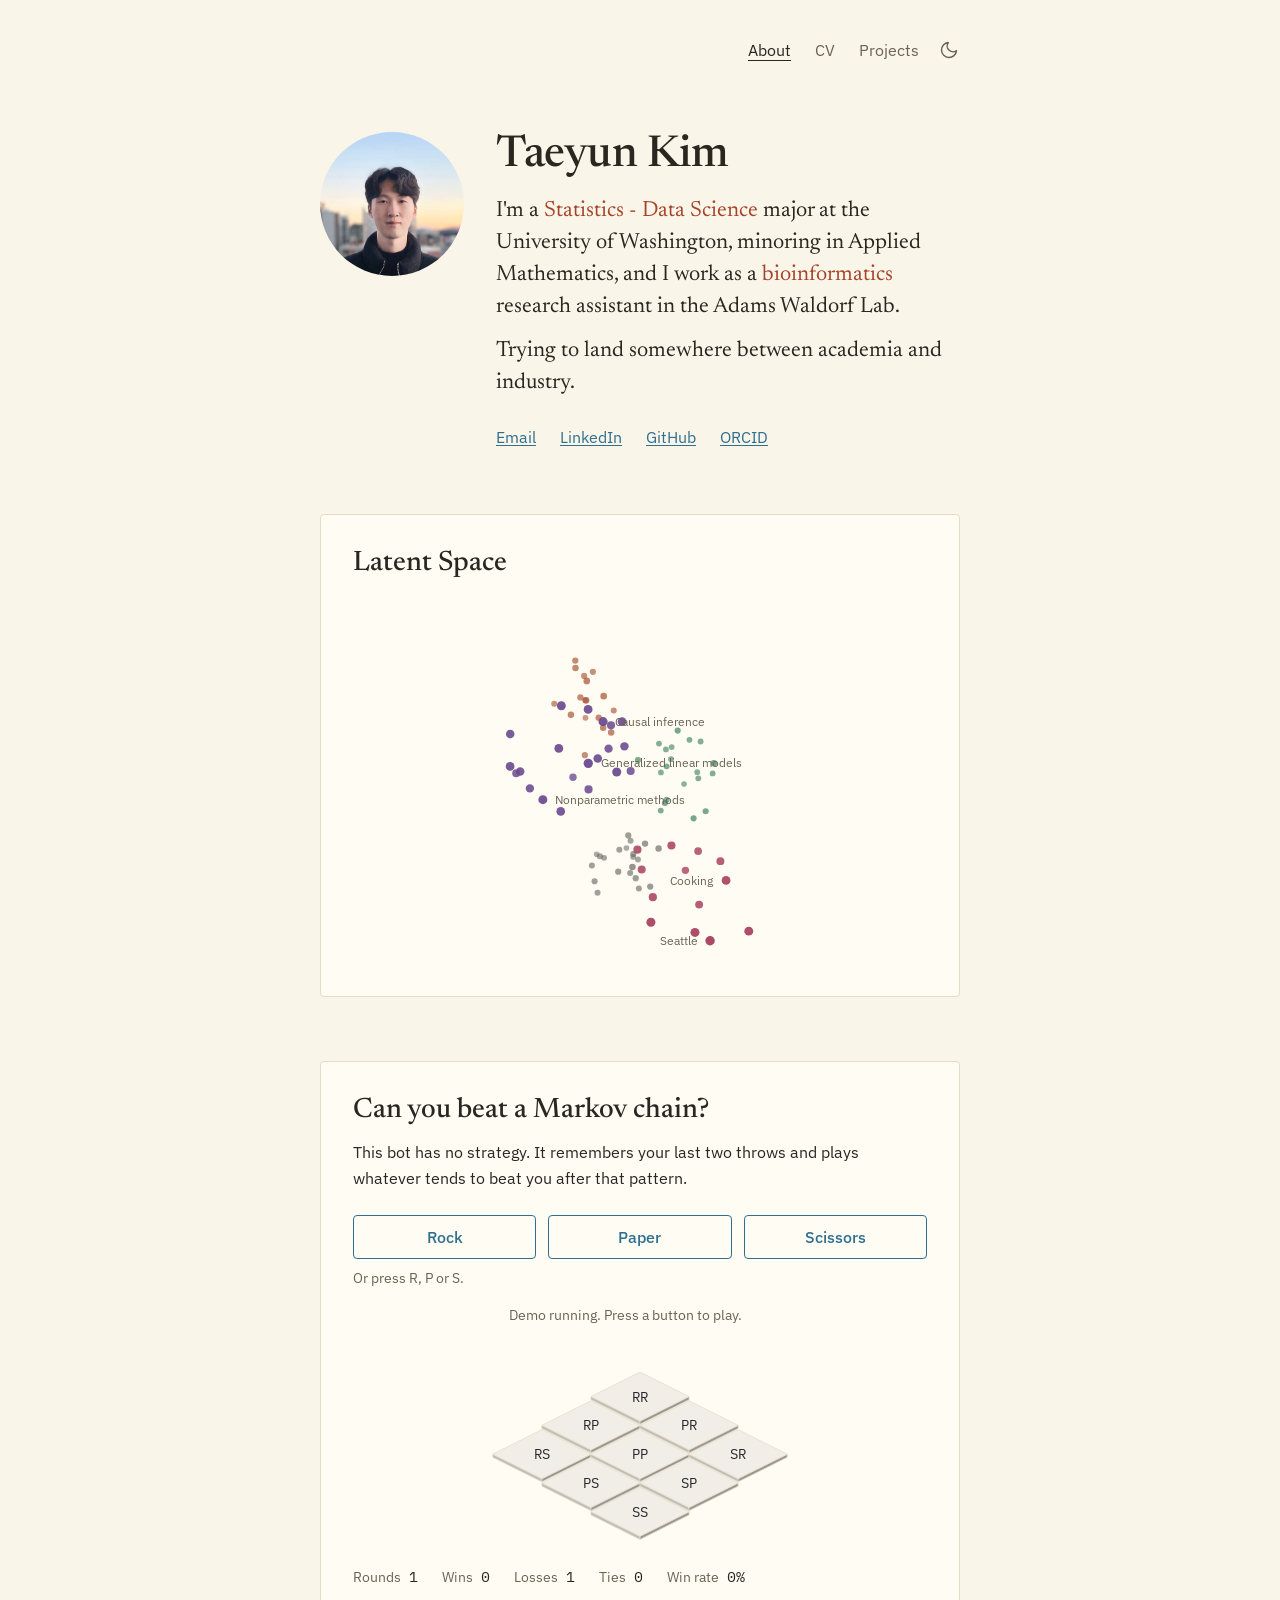
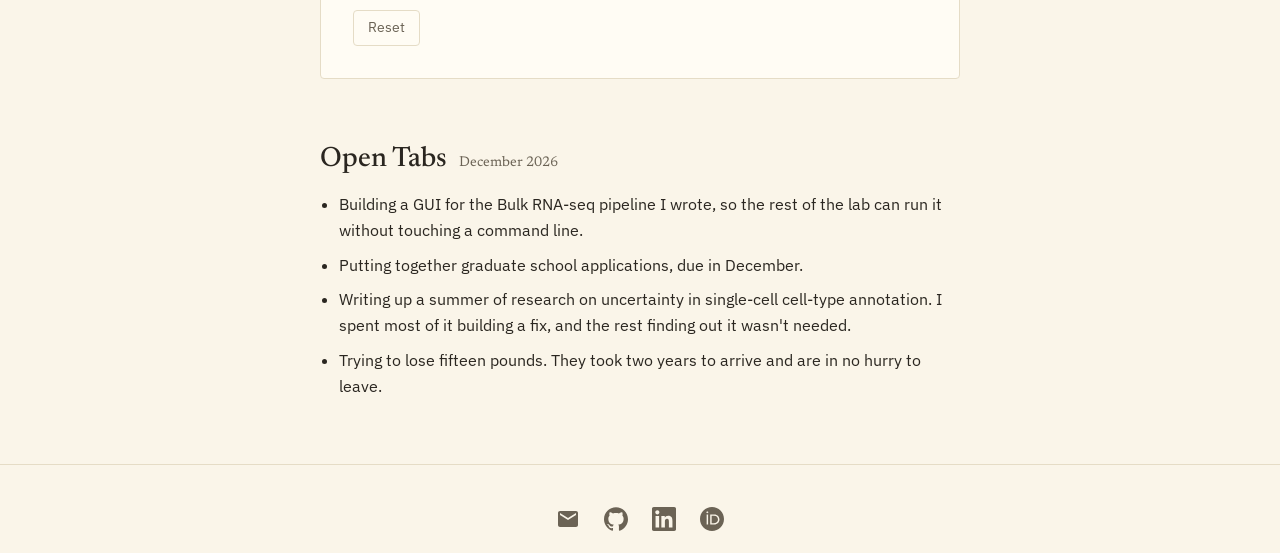
==== commit 3547fd3f: "intro line update" ====
--- a/index.html
+++ b/index.html
@@ -51,11 +51,10 @@
         <span class="term">bioinformatics</span> research assistant in the Adams Waldorf Lab.</p>
         <p class="intro-line">
           <span class="reveal">
-            <span style="--i:0">Korean</span> <span style="--i:1">by</span>
-            <span style="--i:2">birth,</span> <span style="--i:3">Seattle</span>
-            <span style="--i:4">by</span> <span style="--i:5">circumstance,</span>
-            <span style="--i:6">statistician</span> <span style="--i:7">by</span>
-            <span style="--i:8">choice.</span>
+            <span style="--i:0">Trying</span> <span style="--i:1">to</span>
+            <span style="--i:2">land</span> <span style="--i:3">somewhere</span>
+            <span style="--i:4">between</span> <span style="--i:5">academia</span>
+            <span style="--i:6">and</span> <span style="--i:7">industry.</span>
           </span>
         </p>
         <ul class="links">
--- a/style.css
+++ b/style.css
@@ -962,6 +962,13 @@
   grid-template-columns: 1fr;
   gap: 2px 22px;
   margin-bottom: 18px;
+}
+
+/* Sections where every row is one short line do not need the breathing room a
+   multi-line entry does. Declared before the :last-child reset below, which has
+   equal specificity and would otherwise stop winning for the final row. */
+.cv-section-compact .cv-row {
+  margin-bottom: 8px;
 }
 
 .cv-row:last-child {
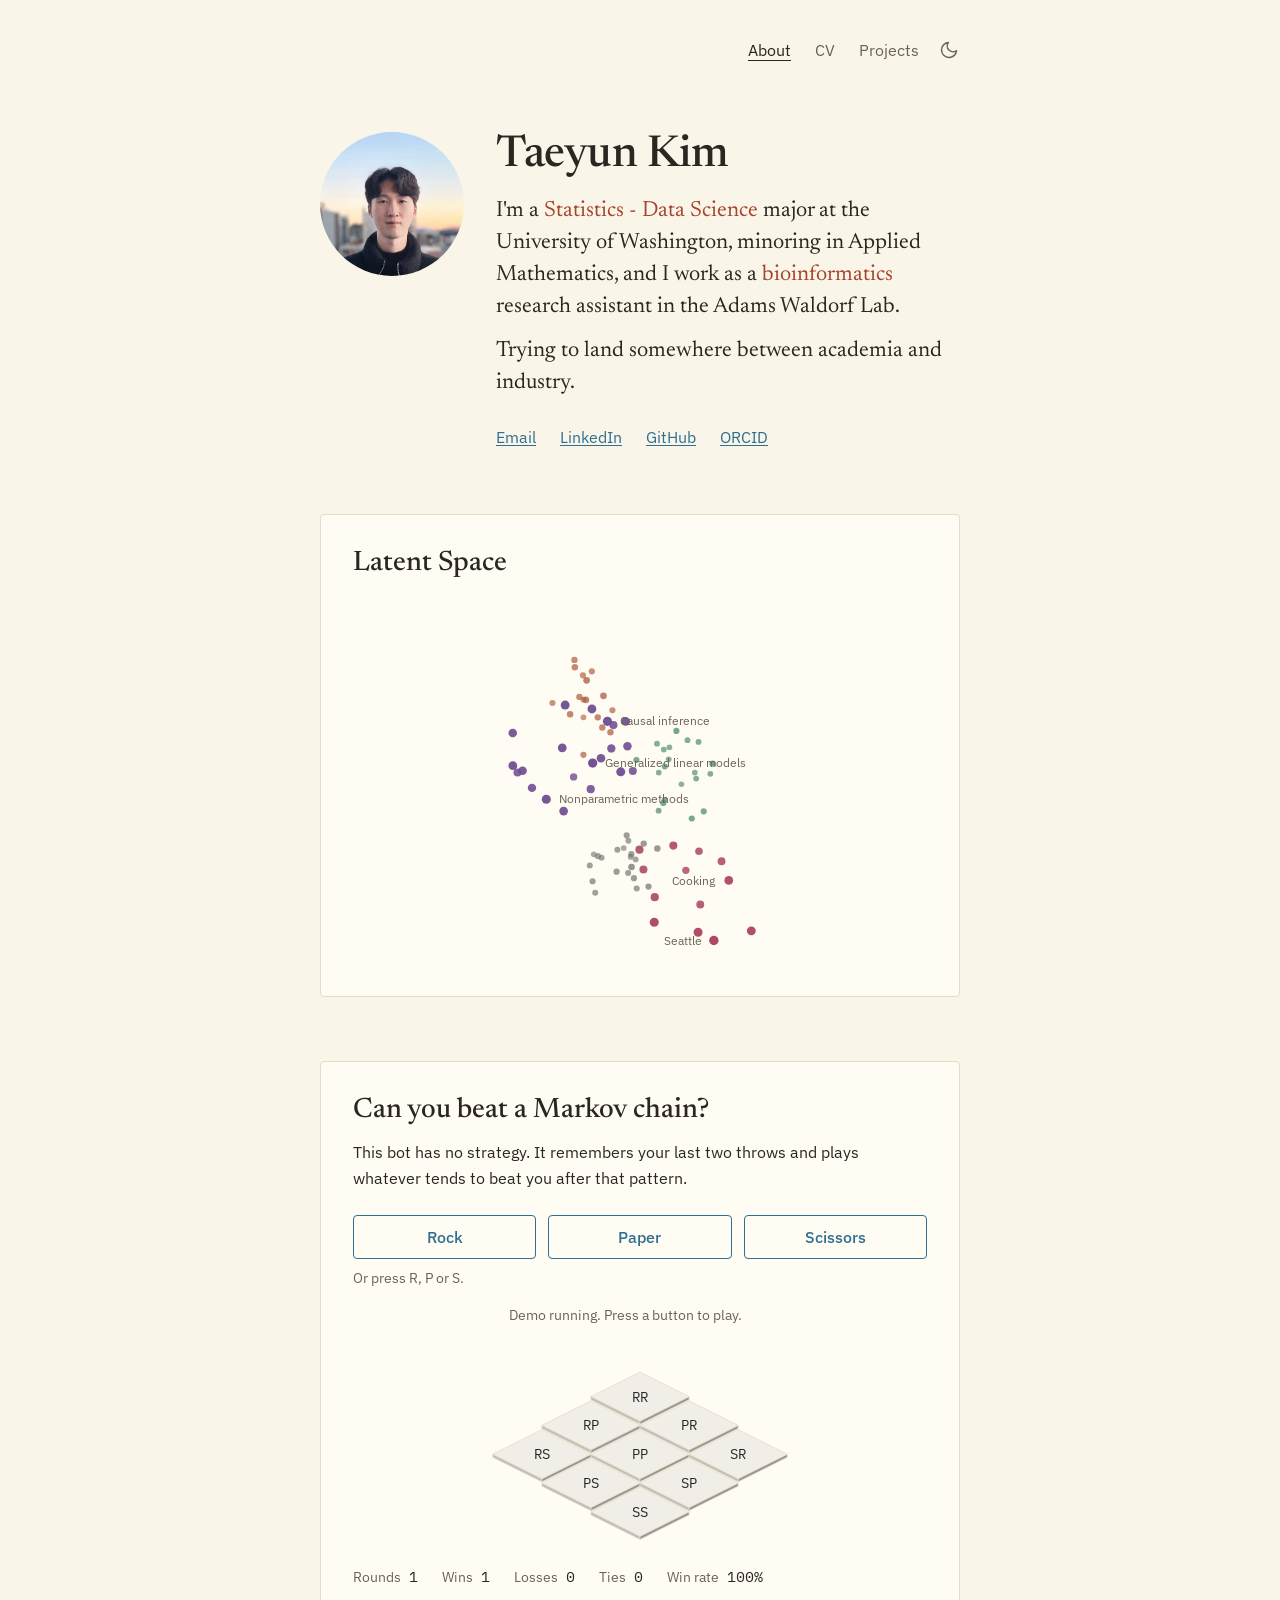
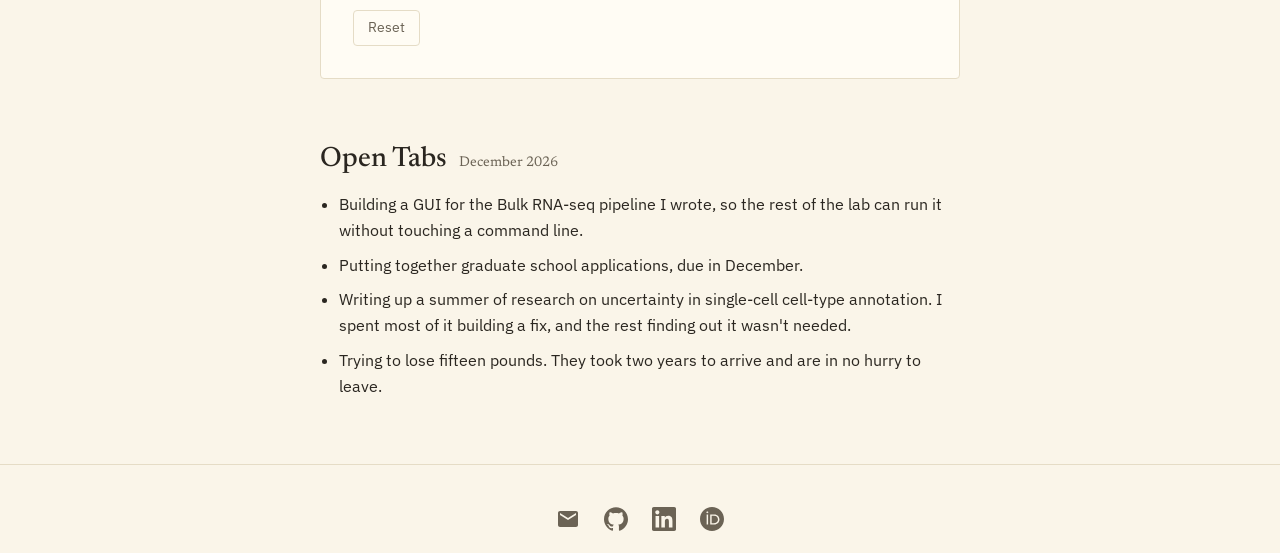
==== commit 87be7333: "OG image" ====
--- a/index.html
+++ b/index.html
@@ -8,8 +8,13 @@
   <meta property="og:type" content="website">
   <meta property="og:title" content="Taeyun Kim">
   <meta property="og:description" content="Statistics and data science at the University of Washington. Single-cell RNA sequencing pipelines in the Adams Waldorf Lab, and a rock paper scissors bot that learns how you play.">
+  <meta property="og:url" content="https://taeyunkim.netlify.app/">
   <meta property="og:site_name" content="Taeyun Kim">
-  <meta name="twitter:card" content="summary">
+  <meta property="og:image" content="https://taeyunkim.netlify.app/assets/og-image.png">
+  <meta property="og:image:width" content="1200">
+  <meta property="og:image:height" content="630">
+  <meta property="og:image:alt" content="Taeyun Kim, statistics and data science at the University of Washington">
+  <meta name="twitter:card" content="summary_large_image">
   <meta name="theme-color" content="#FAF5E9">
   <script src="/theme.js"></script>
   <link rel="icon" href="/assets/favicon.svg" type="image/svg+xml">
--- a/style.css
+++ b/style.css
@@ -34,6 +34,10 @@
   --grid-edge: #A89372;
   --grid-live: #D93A2B;
 
+  /* The ground every figure is printed on. Fixed in both themes on purpose:
+     the plots themselves are drawn on white. */
+  --figure-paper: #FCFCFA;
+
   --font-serif: "Newsreader", Georgia, "Times New Roman", serif;
   --font-sans: "IBM Plex Sans", system-ui, -apple-system, "Segoe UI", Roboto, sans-serif;
   --font-mono: "IBM Plex Mono", ui-monospace, "SF Mono", Menlo, Consolas, monospace;
@@ -1050,36 +1054,135 @@
   margin-top: 16px;
 }
 
+/* Figure and text side by side, alternating down the page. Single column
+   first: below 640px the figure sits on top and the alternation stops. */
 .project {
   padding: 32px 0;
   border-top: 1px solid var(--border);
 }
 
+/* The figure and the text sit side by side; the title above spans both, so a
+   long title is not squeezed into a half-width column and the figure lines up
+   with the paragraph rather than the heading. */
+.project-main {
+  display: flex;
+  flex-direction: column;
+  gap: 16px;
+  margin-top: 10px;
+}
+
 .project:first-child {
   padding-top: 24px;
   border-top: 0;
 }
 
-.project h2 {
-  font-size: 1.25rem;
-}
-
-.project h2 + p {
-  margin-top: 8px;
-}
-
-.project-tools {
-  font-size: 0.9375rem;
+/* The entry with no figure. Full width rather than a column left empty. */
+.project-wide .project-main {
+  display: block;
+}
+
+/* Plots and screenshots are drawn on white. They keep a light ground in both
+   themes instead of inheriting --surface, so on the dark page they read as a
+   figure printed on paper rather than a hole punched through it. Inverting or
+   filtering them would misreport what the plots actually show. */
+.project-figure a {
+  display: block;
+  padding: 10px;
+  background: var(--figure-paper);
+  border: 1px solid var(--border);
+  border-radius: 4px;
+}
+
+/* Aspect ratios run from 1.25:1 to 3.33:1. Each keeps its own height rather
+   than being cropped or letterboxed to a shared ratio, so rows differ in
+   height by design. */
+.project-figure img {
+  display: block;
+  width: 100%;
+  height: auto;
+}
+
+.project-body {
+  flex: 1 1 auto;
+  min-width: 0;
+}
+
+.project-head {
+  display: flex;
+  flex-wrap: wrap;
+  align-items: baseline;
+  justify-content: space-between;
+  gap: 2px 16px;
+}
+
+.project-head h2 {
+  min-width: 0;
+  font-size: 16px;
+  font-weight: 500;
+  line-height: 1.35;
+}
+
+.project-year {
+  margin: 0;
+  font-size: 13.5px;
+  color: var(--text-dim);
+}
+
+.project-body p {
+  margin: 8px 0 0;
+  font-size: 14px;
+  line-height: 1.65;
+}
+
+/* No leading margin, so the first line of the paragraph starts level with the
+   top of the figure beside it. */
+.project-body p:first-child {
+  margin-top: 0;
+}
+
+/* Two classes deep so it outranks `.project-body p`, which would otherwise
+   win on specificity and hold these at 14px. */
+.project-body .project-tools {
+  font-size: 13.5px;
   color: var(--text-dim);
 }
 
 .project-links {
   display: flex;
   flex-wrap: wrap;
-  gap: 8px 24px;
-  margin: 8px 0 0;
+  gap: 4px 20px;
+  margin: 10px 0 0;
   padding: 0;
+  font-size: 13.5px;
   list-style: none;
+}
+
+@media (min-width: 640px) {
+  .project-main {
+    flex-direction: row;
+    gap: 24px;
+  }
+
+  .project:nth-child(even) .project-main {
+    flex-direction: row-reverse;
+  }
+
+  .project-figure {
+    flex: 0 0 320px;
+  }
+
+  /* The text column is only about 360px once the figure takes its 260, so a
+     long title would push the year onto its own line. Letting the title wrap
+     inside its own box instead keeps the year pinned right, on the baseline of
+     the first line. Below 640px the wrap above still applies. */
+  .project-head {
+    flex-wrap: nowrap;
+  }
+
+  .project-year {
+    flex: 0 0 auto;
+    white-space: nowrap;
+  }
 }
 
 /* Print ------------------------------------------------------------------- */
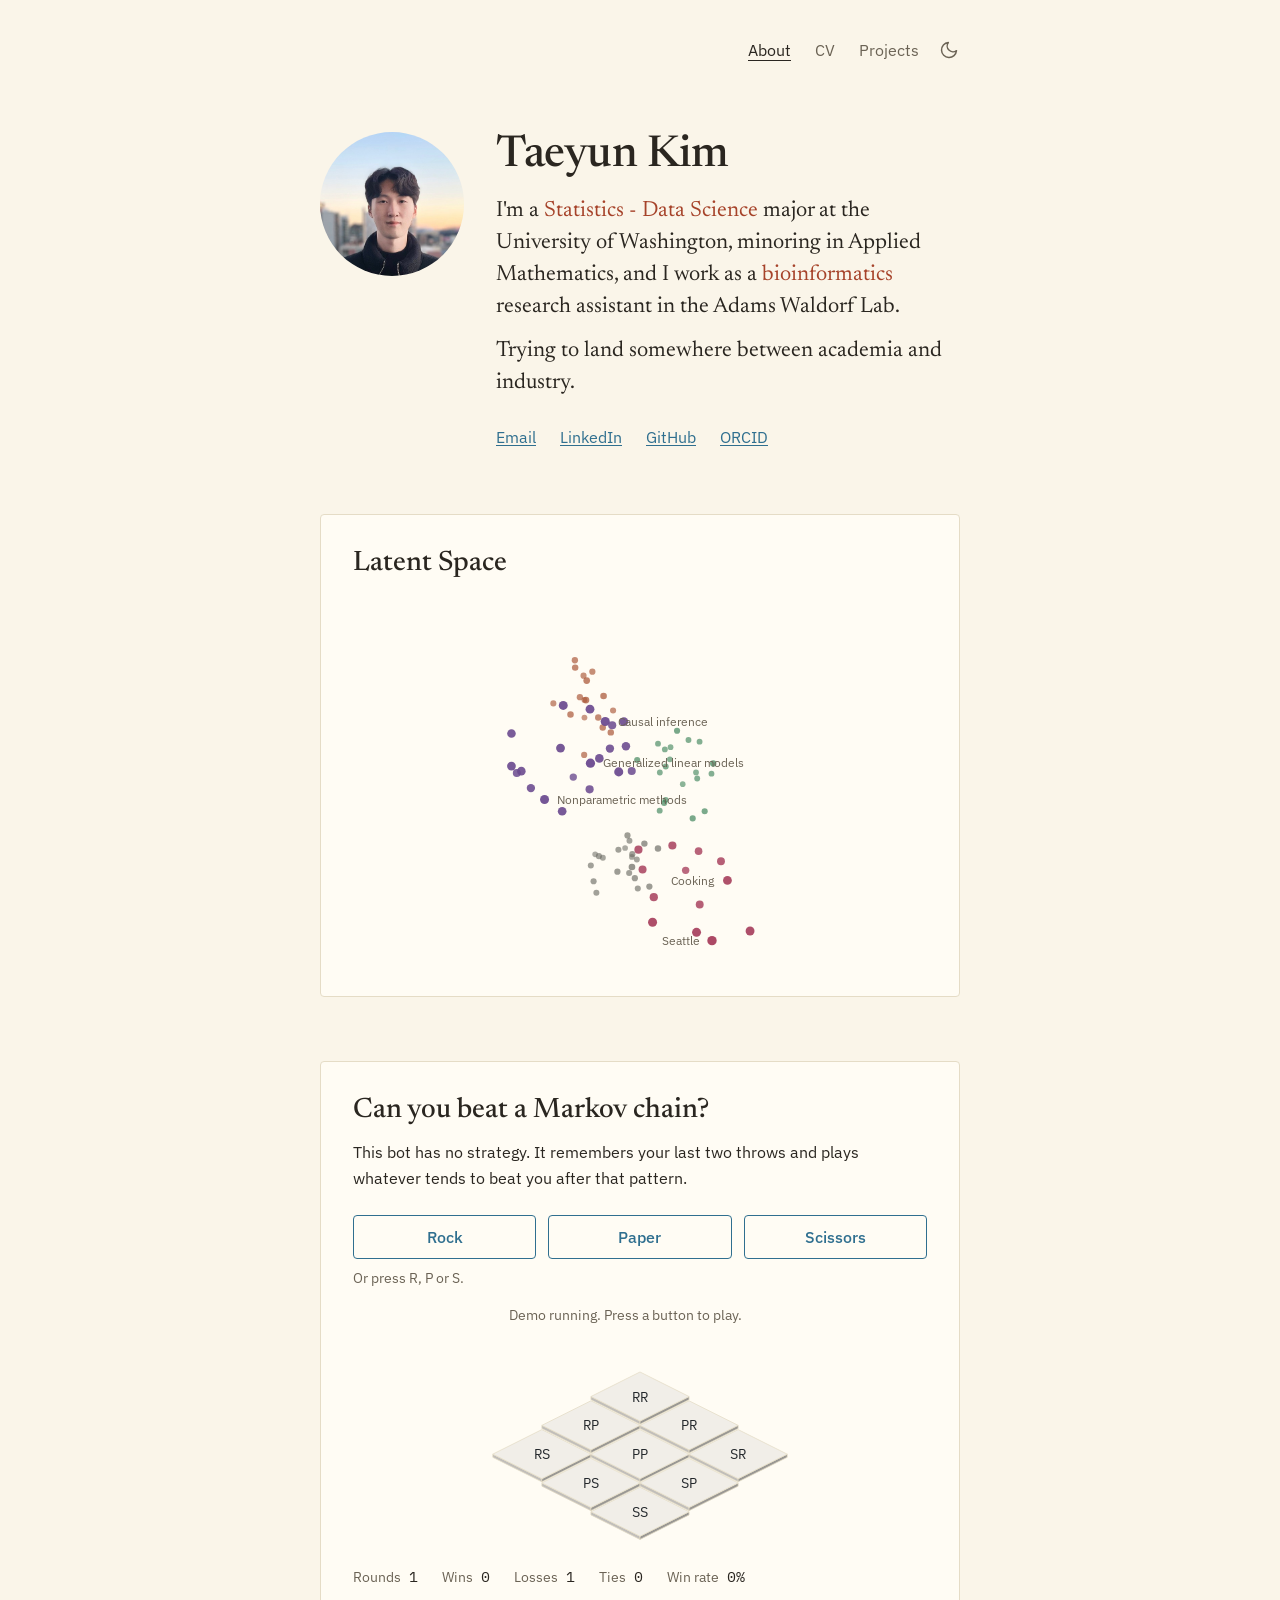
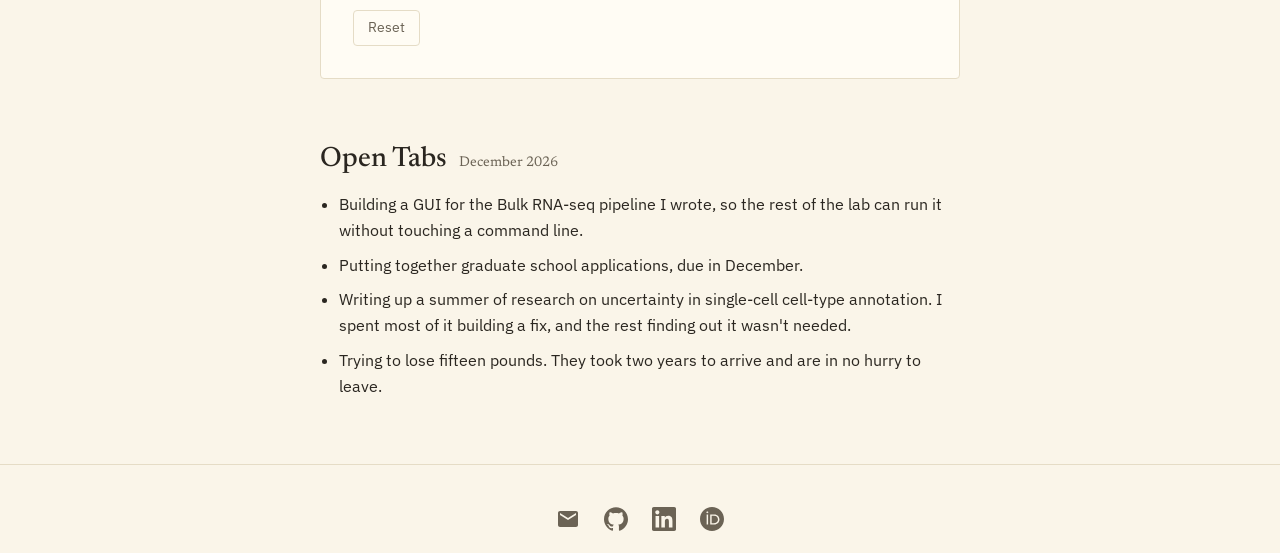
==== commit 58308c81: "favicon change" ====
--- a/index.html
+++ b/index.html
@@ -17,7 +17,7 @@
   <meta name="twitter:card" content="summary_large_image">
   <meta name="theme-color" content="#FAF5E9">
   <script src="/theme.js"></script>
-  <link rel="icon" href="/assets/favicon.svg" type="image/svg+xml">
+  <link rel="icon" href="/assets/stencil-light.png" type="image/png" sizes="512x512">
   <link rel="preconnect" href="https://fonts.googleapis.com">
   <link rel="preconnect" href="https://fonts.gstatic.com" crossorigin>
   <link rel="stylesheet" href="https://fonts.googleapis.com/css2?family=IBM+Plex+Mono&family=IBM+Plex+Sans:ital,wght@0,400;0,500;1,400&family=Newsreader:opsz,wght@6..72,400;6..72,500;6..72,600&display=swap">
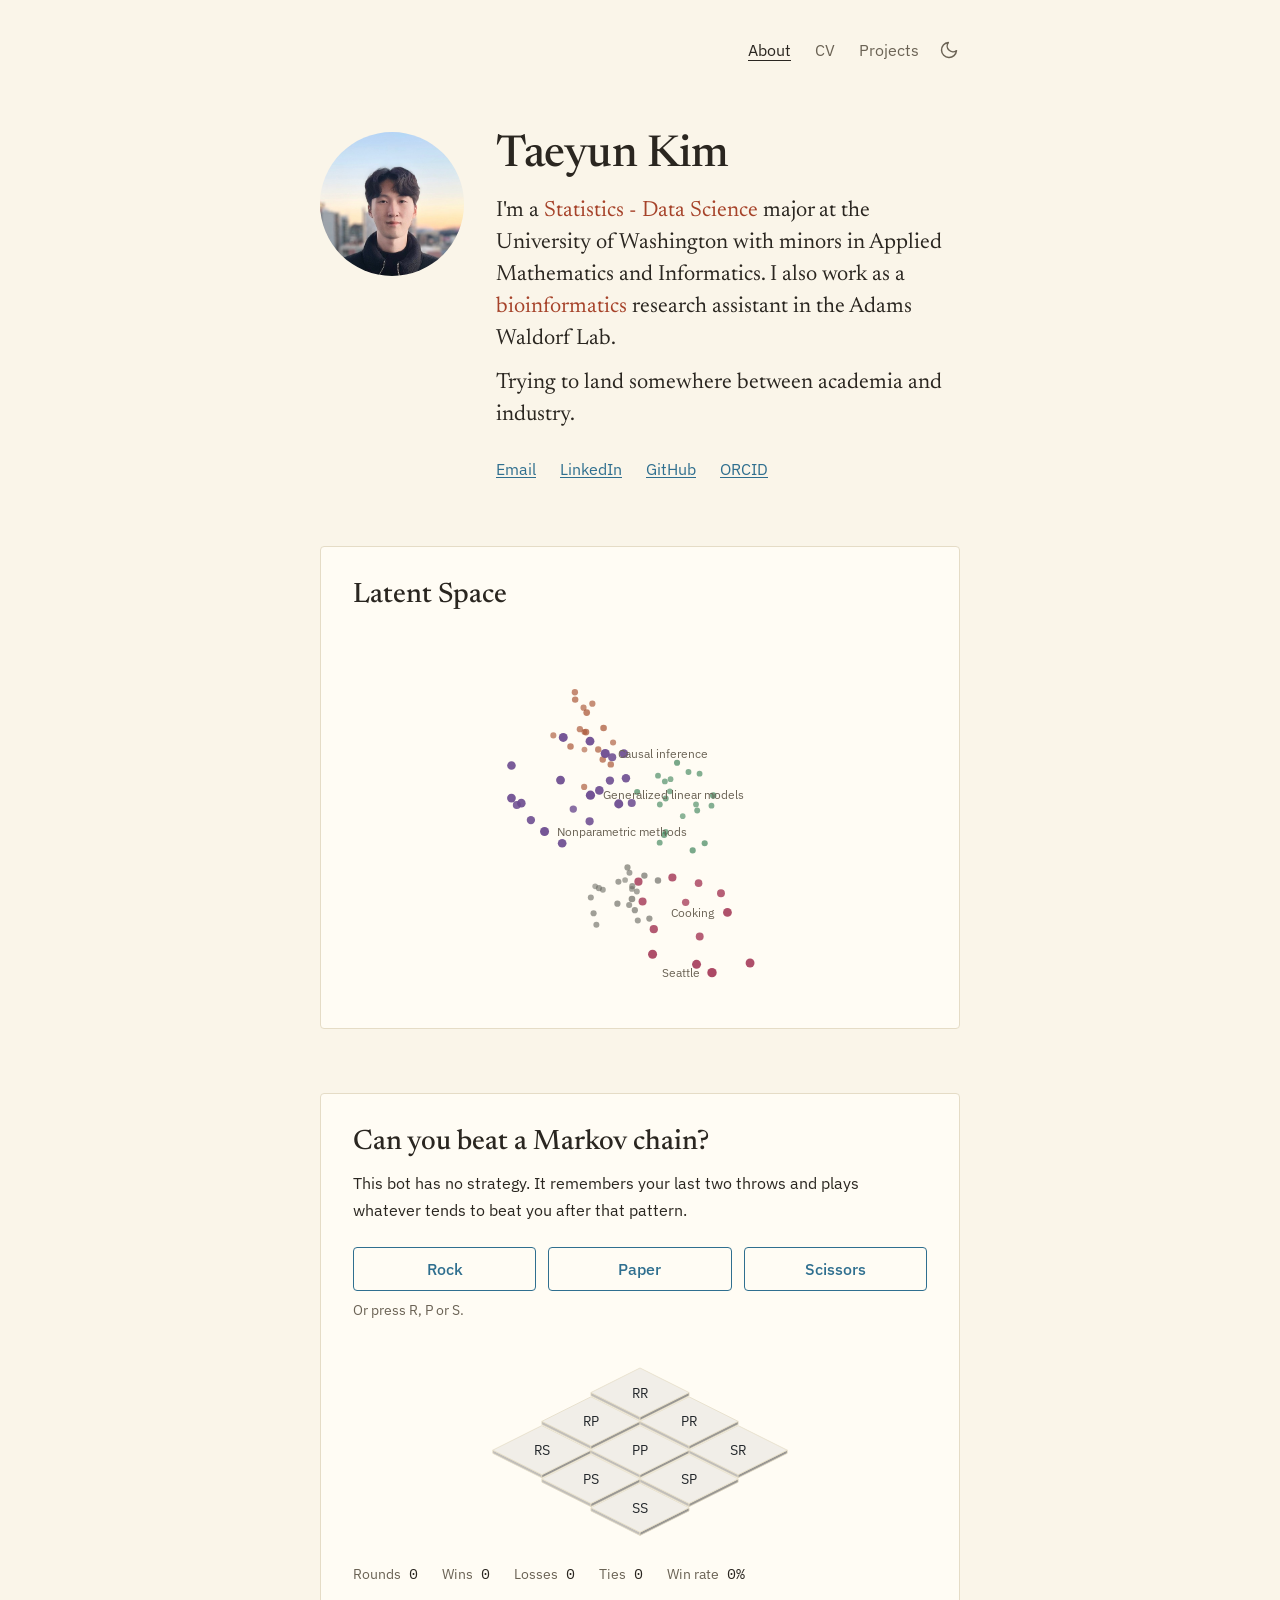
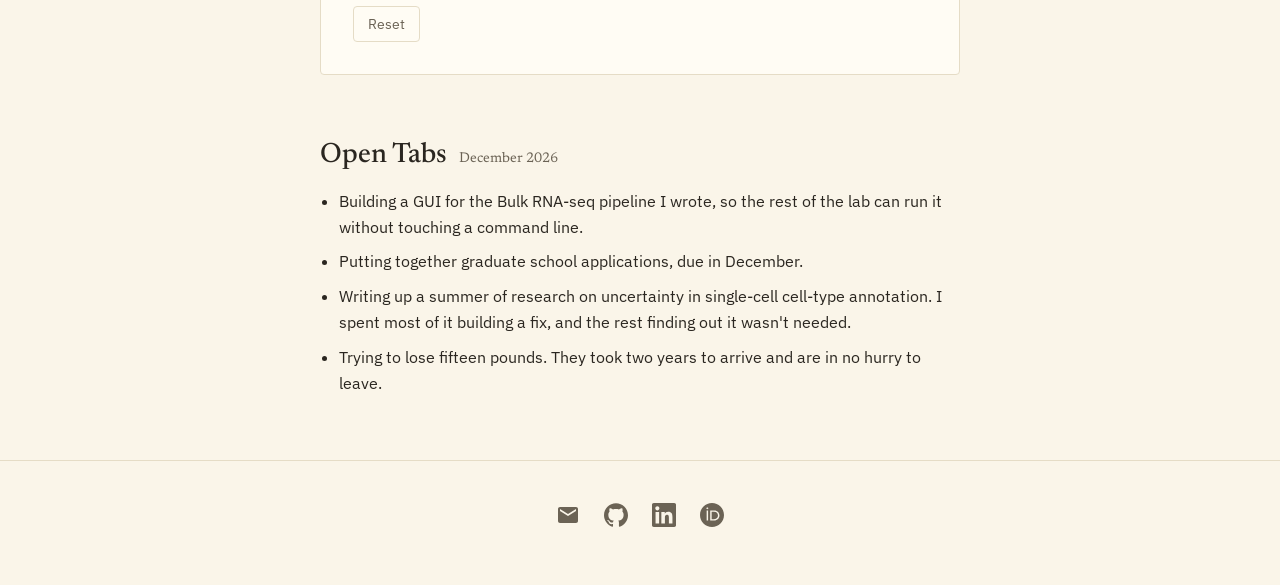
==== commit f745cb54: "minor update" ====
--- a/index.html
+++ b/index.html
@@ -52,7 +52,7 @@
       <div class="intro-text">
         <h1>Taeyun Kim</h1>
         <p>I'm a <span class="term">Statistics - Data Science</span> major at the University of
-        Washington, minoring in Applied Mathematics, and I work as a
+        Washington with minors in Applied Mathematics and Informatics. I also work as a
         <span class="term">bioinformatics</span> research assistant in the Adams Waldorf Lab.</p>
         <p class="intro-line">
           <span class="reveal">
@@ -72,9 +72,6 @@
     </section>
 
     <section class="latent" id="latent" aria-labelledby="latent-title">
-      <!-- Heading inside the panel, as the game card has it. The section is
-           gated on the `js` class in style.css, so without JavaScript neither
-           the heading nor the box appears. -->
       <h2 class="section-title" id="latent-title">Latent Space</h2>
       <div class="latent-canvas">
         <svg class="cloud" id="cloud-svg" viewBox="0 0 660 410" role="img"
@@ -94,7 +91,7 @@
       <h2 class="section-title" id="game-title">Can you beat a Markov chain?</h2>
       <p>This bot has no strategy. It remembers your last two throws and plays whatever tends to beat you after that pattern.</p>
 
-      <!-- Everything below stays hidden until game.js runs, so without JavaScript the block is just the heading and the description. -->
+      <!-- Hidden until game.js runs. -->
       <div class="game-ui" id="game-ui" hidden>
         <div class="throws" role="group" aria-label="Your throw">
           <button type="button" class="throw-btn" data-throw="R">Rock</button>
@@ -105,8 +102,7 @@
 
         <p class="game-result" id="game-result" aria-live="polite"></p>
 
-        <!-- Shown only while the idle demo runs, so nobody mistakes the
-             moving numbers for their own score. game.js reveals and hides it. -->
+        <!-- Only shown while the demo is running. -->
         <p class="demo-note" id="demo-note" hidden>Demo running. Press a button to play.</p>
 
 
@@ -120,8 +116,7 @@
               <path d="M0 0.5L7 4L0 7.5Z"/>
             </marker>
           </defs>
-          <!-- Edges are painted behind the blocks: a line passing under a block
-               reads as depth, which is what you want in an isometric scene. -->
+          <!-- Edges first so they draw behind the blocks. -->
           <g id="chain-edges">
             <path class="chain-edge" id="edge-R" d="" marker-end="url(#chain-arrow)"/>
             <path class="chain-edge" id="edge-P" d="" marker-end="url(#chain-arrow)"/>
@@ -200,7 +195,6 @@
 
     <section class="now" aria-labelledby="now-title">
       <h2 class="section-title" id="now-title">Open Tabs <time class="updated" id="now-updated" datetime="2026-09">September 2026</time></h2>
-      <!-- Replace the five list items below with real copy. Nothing else needs to change. -->
       <ul>
         <li>Building a GUI for the Bulk RNA-seq pipeline I wrote, so the rest of the lab can run it without touching a command line.</li>
         <li>Putting together graduate school applications, due in December.</li>
@@ -225,10 +219,8 @@
   <script src="/game.js" defer></script>
   <script src="/cloud.js" defer></script>
   <script>
-  /* Keeps the "Now" stamp on the current month so it never needs a manual edit.
-     The month written into the markup is the no-JavaScript fallback. Locale is
-     pinned to en-US so the stamp reads the same for every visitor, matching the
-     page's lang. */
+  /* Keep the date on the current month. The month in the HTML is the fallback
+     when JavaScript is off. */
   (function () {
     'use strict';
     var el = document.getElementById('now-updated');
--- a/style.css
+++ b/style.css
@@ -1,15 +1,4 @@
-/* ---------------------------------------------------------------------------
-   taeyunkim.netlify.app
-   Two themes, both driven entirely by the tokens below: the light palette on
-   :root, the dark overrides on [data-theme="dark"]. Nothing outside this block
-   should hard-code a colour, so a theme change never needs edits elsewhere.
-   theme.js sets data-theme before the first paint.
-   --------------------------------------------------------------------------- */
-
 :root {
-  /* Warm paper rather than cool grey. The greys are warmed to match: a cool
-     border or a pure-white card reads as a mistake against cream. The blue
-     accent stays, since blue on cream is the pairing this look is built on. */
   --bg: #FAF5E9;
   --surface: #FFFCF4;
   --surface-high: #F0E8D4;
@@ -21,10 +10,7 @@
   --accent-tint: #E4EEF3;
   --accent-warm: #A6432A;
 
-  /* Markov grid. Warm ramp = what the model has learned; --grid-live = where
-     you are right now: the ring, the marker dot and the recency trail. It is
-     the same red in both themes on purpose, since the cells it sits on stay
-     light in both. Blue is left meaning exactly one thing: interactive. */
+  /* Markov grid. --grid-live marks the current state and the trail. */
   --grid-0: #F1EEE8;
   --grid-1: #E5DDCE;
   --grid-2: #D2C4AC;
@@ -34,8 +20,8 @@
   --grid-edge: #A89372;
   --grid-live: #D93A2B;
 
-  /* The ground every figure is printed on. Fixed in both themes on purpose:
-     the plots themselves are drawn on white. */
+  /* Behind the project figures. The same in both themes since the plots are
+     drawn on white. */
   --figure-paper: #FCFCFA;
 
   --font-serif: "Newsreader", Georgia, "Times New Roman", serif;
@@ -49,8 +35,7 @@
   color-scheme: light;
 }
 
-/* Dark theme. Near-black grounds, and the accent lightened so it keeps its
-   contrast against them: the light-mode blue is far too dark to read here. */
+/* Dark theme */
 [data-theme="dark"] {
   --bg: #14171A;
   --surface: #1B1F23;
@@ -63,8 +48,7 @@
   --accent-tint: #1E2C36;
   --accent-warm: #E39074;
 
-  /* The grid ramp does not invert: cells stay in the light zone so the grid
-     reads as a pale block, and the dark #24282C label works at every level. */
+  /* Grid cells stay light in dark mode so the dark labels stay readable. */
   --grid-0: #EBE9E4;
   --grid-1: #DCD4C4;
   --grid-2: #C8B99C;
@@ -84,7 +68,7 @@
   }
 }
 
-/* Base ------------------------------------------------------------------- */
+/* Base */
 
 *,
 *::before,
@@ -132,8 +116,6 @@
   font-size: 1.25rem;
 }
 
-/* The three section headings are peers and are sized in one place. Setting
-   each of them independently is how they drifted apart. */
 .section-title {
   font-family: var(--font-serif);
   font-size: 1.75rem;
@@ -184,14 +166,11 @@
   color: var(--text-dim);
 }
 
-/* Key terms in prose. Warm on purpose: the blue accent means "link" on this
-   site, and these are not links. Links also carry an underline, which is the
-   cue that keeps the two apart for anyone who does not separate them by hue. */
+/* Highlighted terms. Not blue, since blue means a link here. */
 .term {
   color: var(--accent-warm);
 }
 
-/* One focus treatment for everything that can take focus. */
 :focus-visible {
   outline: 2px solid var(--accent);
   outline-offset: 2px;
@@ -212,7 +191,7 @@
   }
 }
 
-/* Skip link --------------------------------------------------------------- */
+/* Skip link */
 
 .skip {
   position: absolute;
@@ -230,7 +209,7 @@
   top: 16px;
 }
 
-/* Nav --------------------------------------------------------------------- */
+/* Nav */
 
 .nav {
   display: flex;
@@ -247,10 +226,7 @@
   text-decoration: none;
 }
 
-/* The homepage drops the corner link: the h1 right below it already carries the
-   name, and a second link to "/" in the same header earns nothing. With nothing
-   on the left, the row aligns right rather than leaning on .nav-home's auto
-   margin to push it there. */
+/* The homepage has no name link on the left, so push the rest right. */
 .nav-bare {
   justify-content: flex-end;
 }
@@ -259,7 +235,7 @@
   color: var(--text);
 }
 
-/* The checkbox is the no-JavaScript menu switch. Hidden but still focusable. */
+/* Hidden checkbox that opens the mobile menu without JavaScript. */
 .nav-toggle {
   position: absolute;
   width: 1px;
@@ -361,11 +337,9 @@
   }
 }
 
-/* Theme toggle ------------------------------------------------------------ */
-
-/* Hidden by default: without JavaScript the button cannot do anything, and a
-   dead control is worse than no control. theme.js adds .js to <html> before
-   the first paint, so this never flashes in or shifts the layout. */
+/* Theme toggle */
+
+/* Only shown when JavaScript is on. theme.js adds .js to <html>. */
 .theme-toggle {
   display: none;
 }
@@ -388,7 +362,7 @@
   color: var(--text);
 }
 
-/* Each theme shows the icon for the theme it would switch to. */
+/* Show the icon for the theme it switches to. */
 .theme-toggle .icon-sun {
   display: none;
 }
@@ -407,7 +381,7 @@
   }
 }
 
-/* Intro ------------------------------------------------------------------- */
+/* Intro */
 
 .intro {
   display: flex;
@@ -420,8 +394,7 @@
 
 .photo {
   flex-shrink: 0;
-  /* 128 here would be 47% of a 320px column, where the intro stacks and
-     centres, and the photo starts outweighing the name beside it. */
+  /* Smaller on phones so the photo doesn't overpower the name. */
   width: 112px;
   height: 112px;
   border-radius: 50%;
@@ -435,33 +408,19 @@
   line-height: 1.45;
 }
 
-/* Two classes deep so it outranks `.intro-text p`, and both margins are set:
-   adjacent vertical margins collapse to the larger one, so a 12px top alone
-   would lose to whatever the paragraph above declares. Same face and size as
-   the paragraph above it, since it is the same voice rather than a caption. */
+/* Two classes so it beats .intro-text p. */
 .intro-text .intro-line {
   margin-top: 12px;
   margin-bottom: 24px;
 }
 
-/* Intro line reveal ------------------------------------------------------- */
-
-/* The intro paragraph arrives a beat after the page settles, one word at a
-   time. Pure CSS: the site works without JavaScript except the game.
-
-   .reveal sits on the <p> itself, so every word span is a direct child. The
-   two coloured terms carry .term on the word spans rather than a wrapper,
-   which would push them out of reach of the child selector below.
-
-   The words carry no static opacity, so their resting state is fully opaque.
-   Only the animation moves them from transparent to opaque, which means a
-   browser that drops the rule still renders the sentence normally. */
+/* Intro line reveal. The words have no opacity of their own, so the sentence
+   still shows if the animation doesn't run. */
 
 @media (prefers-reduced-motion: no-preference) {
   .reveal > span {
     display: inline-block;
-    /* both holds the transparent first frame through the delay: that pause is
-       the effect. */
+    /* both keeps the words hidden during the delay. */
     animation: word-in 400ms cubic-bezier(0.16, 1, 0.3, 1) both;
     animation-delay: calc(600ms + var(--i) * 50ms);
   }
@@ -513,7 +472,7 @@
   }
 }
 
-/* Game -------------------------------------------------------------------- */
+/* Game */
 
 .game {
   margin-top: var(--section);
@@ -568,17 +527,12 @@
 }
 
 .game-result {
-  /* Holds one line once there is a result, so the grid does not jump between
-     rounds. Both margins are explicit: the inherited 1em bottom margin is
-     larger than the grid's top margin, and adjacent margins collapse to the
-     larger one, so leaving it would quietly win. */
+  /* Reserve a line so the grid doesn't jump between rounds. */
   min-height: 1.65em;
   margin: 16px 0 12px;
 }
 
-/* Before the first round this line has nothing in it, and reserving a full
-   line there leaves a visible hole between the hint and the grid. Collapse it
-   until there is something to say. */
+/* No empty gap before the first round. */
 .game-result:empty {
   min-height: 0;
   margin: 0;
@@ -650,19 +604,7 @@
   }
 }
 
-/* Markov chain grid ------------------------------------------------------- */
-
-/* Nine two-throw states drawn as isometric blocks. Row is the older throw,
-   column the newer one, so the column you are in is always the row you move to.
-
-   Block height encodes how often you have landed in that state, which is the
-   same number the fill ramp carries: the silhouette shows your bias before you
-   read a single label. A single layer has no interior, so unlike a 3x3x3 cube
-   no block can ever hide another one's top face.
-
-   Colours come from the --grid-* tokens. game.js writes fills as var()
-   references, so toggling the theme recolours the whole grid live, mid-game,
-   without a render call. */
+/* Markov chain grid */
 
 .demo-note {
   margin: 12px 0 0;
@@ -675,8 +617,6 @@
   display: block;
   width: 100%;
   max-width: 320px;
-  /* Matches the 12px below the grid, so it sits evenly between the result line
-     and the stats rather than floating. */
   margin: 12px auto 0;
 }
 
@@ -686,9 +626,8 @@
   stroke-linejoin: round;
 }
 
-/* Visited recently, but not where the marker is now. Only the top face is
-   outlined: stroking all three would put three times the red on screen that
-   the flat grid used to, and it would compete with the current state. */
+/* Recently visited. Only the top face is outlined so it doesn't compete with
+   the current state. */
 .chain-block.is-trail .face-top {
   stroke: var(--grid-live);
   stroke-opacity: 0.4;
@@ -716,7 +655,6 @@
   stroke-linejoin: round;
 }
 
-/* The arrowhead is part of the edge, so it follows the edge colour. */
 #chain-arrow path {
   fill: var(--grid-edge);
 }
@@ -725,10 +663,7 @@
   fill: var(--grid-live);
 }
 
-/* Motion is opt-out: with reduced motion the grid still updates, instantly.
-   `d` is animatable in current browsers and is what makes a block grow rather
-   than jump when it crosses a band; where it is not supported the height
-   simply snaps while the fill still fades. */
+/* Animating d makes blocks grow smoothly. Browsers that can't just snap. */
 @media (prefers-reduced-motion: no-preference) {
   .face {
     transition: fill 400ms ease, d 400ms ease, stroke 200ms ease,
@@ -744,7 +679,7 @@
   }
 }
 
-/* Now --------------------------------------------------------------------- */
+/* Now */
 
 .now {
   margin-top: var(--section);
@@ -770,13 +705,10 @@
   margin-bottom: 8px;
 }
 
-/* Latent space ------------------------------------------------------------ */
-
-/* Revealed by the `js` class theme.js puts on <html> synchronously in <head>,
-   not by cloud.js afterwards. Deferred JS reveals it after first paint, and
-   with this section sitting second the reveal shoved three sections and the
-   footer down: 0.6 of layout shift. This way the space is reserved from the
-   first render, and without JavaScript the section still never appears. */
+/* Latent space */
+
+/* Shown by the .js class, which theme.js sets before the first paint, so the
+   page doesn't jump when the section appears. */
 .latent {
   display: none;
   margin-top: var(--section);
@@ -790,16 +722,13 @@
   display: block;
 }
 
-/* Must come after the .latent rule above: a media query adds no specificity,
-   so declared earlier it would simply lose to the 24px base. */
 @media (min-width: 640px) {
   .latent {
     padding: 32px;
   }
 }
 
-/* Holds the SVG's shape before it paints, so a tooltip appearing or a label
-   changing never reflows the page. The panel itself is now .latent. */
+/* Reserves the SVG's space before it draws. */
 .latent-canvas {
   margin-top: 12px;
   aspect-ratio: 560 / 364;
@@ -811,9 +740,7 @@
   height: 100%;
   cursor: grab;
   font-family: var(--font-sans);
-  /* pan-y rather than none: this block fills most of a phone screen, and with
-     none a vertical swipe over it rotates the cloud instead of scrolling, so a
-     visitor gets stuck. Vertical rotation on touch is the right thing to lose. */
+  /* pan-y so a vertical swipe still scrolls the page on phones. */
   touch-action: pan-y;
 }
 
@@ -854,14 +781,13 @@
   }
 }
 
-/* Labels cross-fade; with motion reduced they appear and disappear at once. */
 @media (prefers-reduced-motion: no-preference) {
   .cloud-label {
     transition: opacity 250ms ease;
   }
 }
 
-/* Footer ------------------------------------------------------------------ */
+/* Footer */
 
 .footer {
   margin-top: var(--section);
@@ -880,7 +806,7 @@
   margin: 0;
 }
 
-/* Icon-only links: 44px box so the tap target is bigger than the 20px glyph. */
+/* 44px tap target around the icon. */
 .footer .links a {
   display: flex;
   align-items: center;
@@ -896,7 +822,7 @@
   color: var(--accent);
 }
 
-/* Page title (cv, projects) ---------------------------------------------- */
+/* Page title (cv, projects) */
 
 .page-title {
   margin-top: 24px;
@@ -908,11 +834,7 @@
   }
 }
 
-/* CV ---------------------------------------------------------------------- */
-
-/* Every colour here is a token, so the page follows the theme without a second
-   palette. The panel sits on --surface in both themes: in dark it reads as a
-   lifted document rather than flipping to a white sheet. */
+/* CV */
 
 .cv-download {
   margin-top: 16px;
@@ -934,8 +856,6 @@
   line-height: 1.2;
 }
 
-/* Fixed whitespace between the links rather than punctuation, and it wraps
-   rather than overflowing on a narrow screen. */
 .cv-contact {
   display: flex;
   flex-wrap: wrap;
@@ -959,8 +879,7 @@
   border-bottom: 1px solid var(--border);
 }
 
-/* One grid for every section body. Single column first, so on a narrow screen
-   the date sits above its entry. */
+/* Date above the entry on phones, beside it on wider screens. */
 .cv-row {
   display: grid;
   grid-template-columns: 1fr;
@@ -968,9 +887,7 @@
   margin-bottom: 18px;
 }
 
-/* Sections where every row is one short line do not need the breathing room a
-   multi-line entry does. Declared before the :last-child reset below, which has
-   equal specificity and would otherwise stop winning for the final row. */
+/* Has to come before .cv-row:last-child so that rule still wins. */
 .cv-section-compact .cv-row {
   margin-bottom: 8px;
 }
@@ -998,8 +915,7 @@
   margin-bottom: 0;
 }
 
-/* Two classes deep on purpose: `.cv-entry p` would otherwise outrank a bare
-   class selector and these would never take effect. */
+/* Two classes so these beat .cv-entry p. */
 .cv-entry .cv-title {
   font-size: 15px;
   font-weight: 500;
@@ -1017,7 +933,7 @@
   font-weight: 500;
 }
 
-/* A DOI has no spaces to break at, so it has to be allowed to break anywhere. */
+/* Let long DOIs break anywhere. */
 .cv-doi {
   overflow-wrap: anywhere;
 }
@@ -1048,22 +964,18 @@
   }
 }
 
-/* Projects ---------------------------------------------------------------- */
+/* Projects */
 
 .projects {
   margin-top: 16px;
 }
 
-/* Figure and text side by side, alternating down the page. Single column
-   first: below 640px the figure sits on top and the alternation stops. */
 .project {
   padding: 32px 0;
   border-top: 1px solid var(--border);
 }
 
-/* The figure and the text sit side by side; the title above spans both, so a
-   long title is not squeezed into a half-width column and the figure lines up
-   with the paragraph rather than the heading. */
+/* Figure above the text on phones, side by side on wider screens. */
 .project-main {
   display: flex;
   flex-direction: column;
@@ -1076,15 +988,11 @@
   border-top: 0;
 }
 
-/* The entry with no figure. Full width rather than a column left empty. */
+/* Project without a figure. */
 .project-wide .project-main {
   display: block;
 }
 
-/* Plots and screenshots are drawn on white. They keep a light ground in both
-   themes instead of inheriting --surface, so on the dark page they read as a
-   figure printed on paper rather than a hole punched through it. Inverting or
-   filtering them would misreport what the plots actually show. */
 .project-figure a {
   display: block;
   padding: 10px;
@@ -1093,9 +1001,6 @@
   border-radius: 4px;
 }
 
-/* Aspect ratios run from 1.25:1 to 3.33:1. Each keeps its own height rather
-   than being cropped or letterboxed to a shared ratio, so rows differ in
-   height by design. */
 .project-figure img {
   display: block;
   width: 100%;
@@ -1134,14 +1039,12 @@
   line-height: 1.65;
 }
 
-/* No leading margin, so the first line of the paragraph starts level with the
-   top of the figure beside it. */
+/* So the text lines up with the top of the figure. */
 .project-body p:first-child {
   margin-top: 0;
 }
 
-/* Two classes deep so it outranks `.project-body p`, which would otherwise
-   win on specificity and hold these at 14px. */
+/* Two classes so it beats .project-body p. */
 .project-body .project-tools {
   font-size: 13.5px;
   color: var(--text-dim);
@@ -1171,10 +1074,7 @@
     flex: 0 0 320px;
   }
 
-  /* The text column is only about 360px once the figure takes its 260, so a
-     long title would push the year onto its own line. Letting the title wrap
-     inside its own box instead keeps the year pinned right, on the baseline of
-     the first line. Below 640px the wrap above still applies. */
+  /* Keep the year on the first line and let long titles wrap instead. */
   .project-head {
     flex-wrap: nowrap;
   }
@@ -1185,14 +1085,14 @@
   }
 }
 
-/* Print ------------------------------------------------------------------- */
+/* Print */
 
 @media print {
   @page {
     margin: 2cm;
   }
 
-  /* Paper is white whichever theme is on screen, so force the light tokens. */
+  /* Always print with the light colors. */
   :root,
   [data-theme="dark"] {
     --bg: #FFFFFF;
@@ -1244,8 +1144,7 @@
     border-radius: 0;
   }
 
-  /* page-break-inside for older print engines, break-inside for current ones,
-     so a bullet list never splits across a page. */
+  /* page-break-inside is for older browsers. */
   .cv-row,
   .project {
     page-break-inside: avoid;
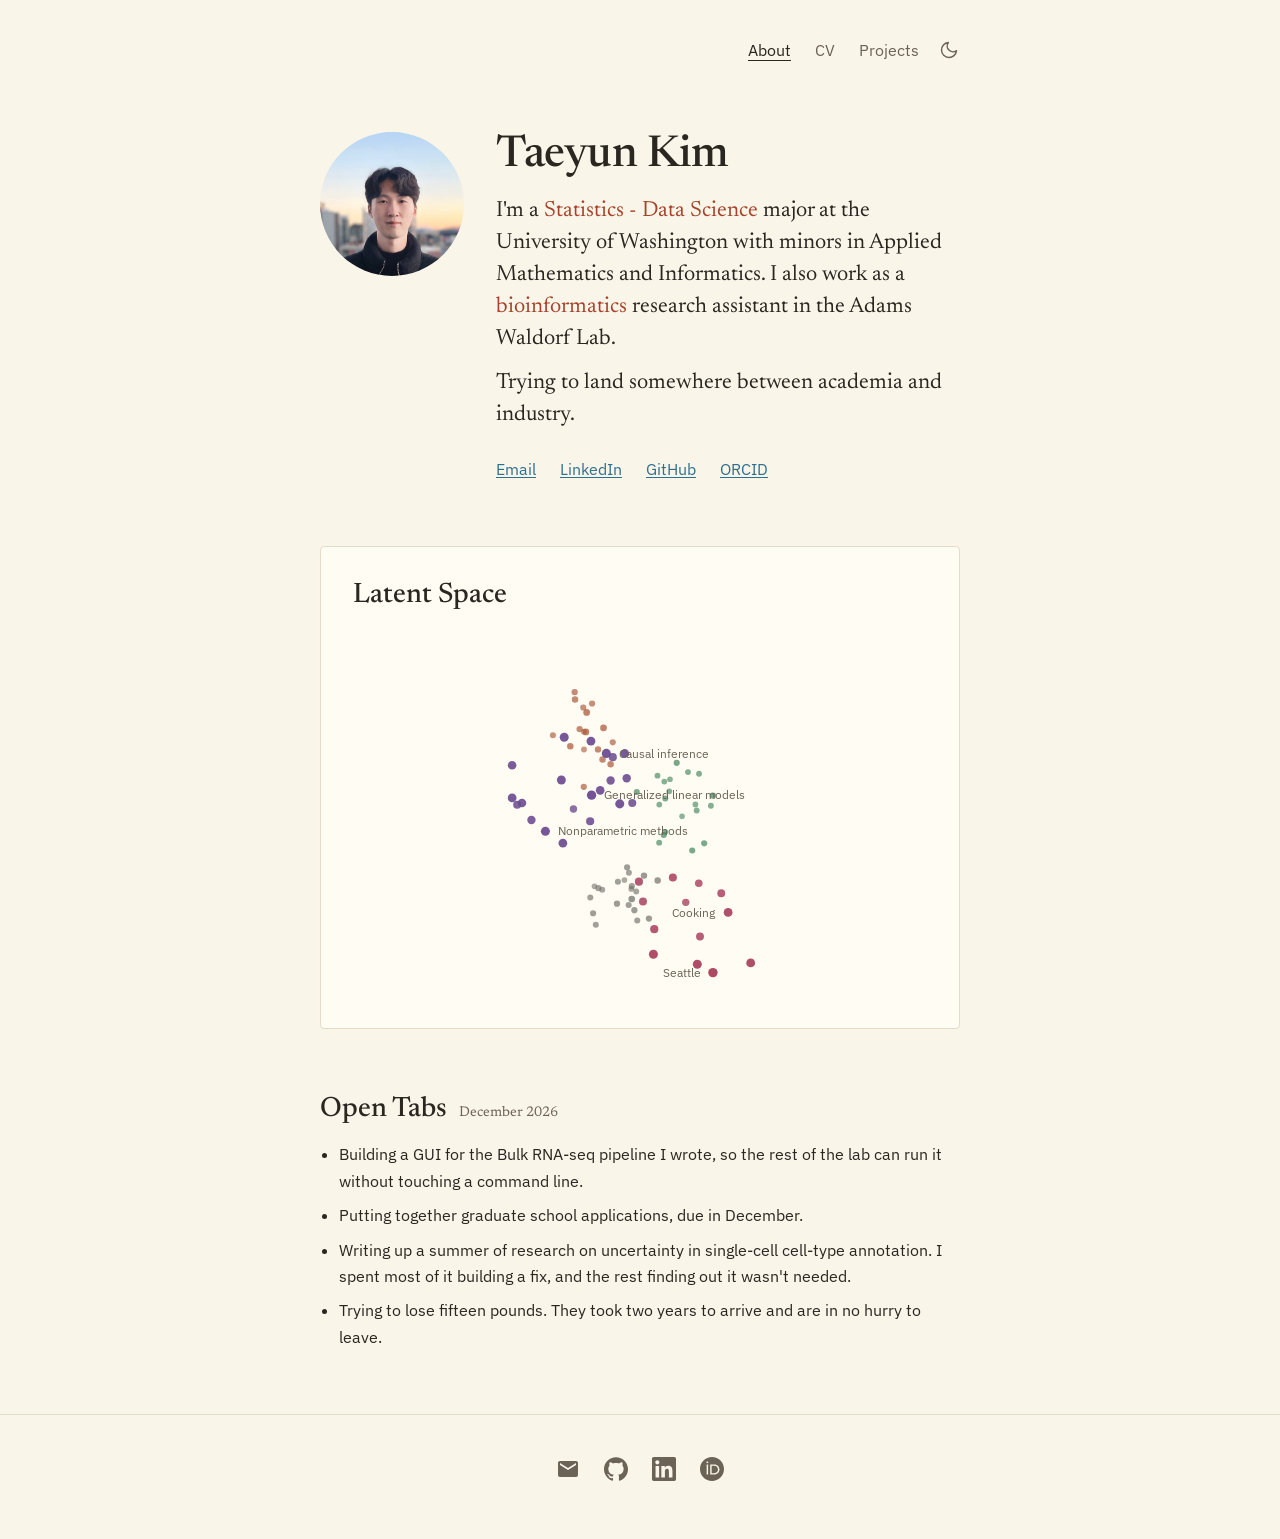
==== commit 0d086e1e: "project update" ====
--- a/index.html
+++ b/index.html
@@ -7,7 +7,7 @@
   <meta name="description" content="Taeyun Kim studies statistics and data science at the University of Washington and works on single-cell RNA sequencing pipelines in the Adams Waldorf Lab.">
   <meta property="og:type" content="website">
   <meta property="og:title" content="Taeyun Kim">
-  <meta property="og:description" content="Statistics and data science at the University of Washington. Single-cell RNA sequencing pipelines in the Adams Waldorf Lab, and a rock paper scissors bot that learns how you play.">
+  <meta property="og:description" content="Statistics and data science at the University of Washington. Single-cell RNA sequencing pipelines in the Adams Waldorf Lab.">
   <meta property="og:url" content="https://taeyunkim.netlify.app/">
   <meta property="og:site_name" content="Taeyun Kim">
   <meta property="og:image" content="https://taeyunkim.netlify.app/assets/og-image.png">
@@ -17,6 +17,15 @@
   <meta name="twitter:card" content="summary_large_image">
   <meta name="theme-color" content="#FAF5E9">
   <script src="/theme.js"></script>
+  <script>
+  /* The game moved to the projects page. Send old /#game links there, on load
+     or when the hash changes without a reload. */
+  (function () {
+    function toGame() { if (location.hash === '#game') { location.replace('/projects.html#game'); } }
+    toGame();
+    window.addEventListener('hashchange', toGame);
+  })();
+  </script>
   <link rel="icon" href="/assets/stencil-light.png" type="image/png" sizes="512x512">
   <link rel="preconnect" href="https://fonts.googleapis.com">
   <link rel="preconnect" href="https://fonts.gstatic.com" crossorigin>
@@ -87,112 +96,6 @@
       </div>
     </section>
 
-    <section class="game" id="game" aria-labelledby="game-title">
-      <h2 class="section-title" id="game-title">Can you beat a Markov chain?</h2>
-      <p>This bot has no strategy. It remembers your last two throws and plays whatever tends to beat you after that pattern.</p>
-
-      <!-- Hidden until game.js runs. -->
-      <div class="game-ui" id="game-ui" hidden>
-        <div class="throws" role="group" aria-label="Your throw">
-          <button type="button" class="throw-btn" data-throw="R">Rock</button>
-          <button type="button" class="throw-btn" data-throw="P">Paper</button>
-          <button type="button" class="throw-btn" data-throw="S">Scissors</button>
-        </div>
-        <p class="game-hint">Or press R, P or S.</p>
-
-        <p class="game-result" id="game-result" aria-live="polite"></p>
-
-        <!-- Only shown while the demo is running. -->
-        <p class="demo-note" id="demo-note" hidden>Demo running. Press a button to play.</p>
-
-
-        <svg class="chain" viewBox="0 0 300 200" width="100%" role="img"
-             aria-labelledby="chain-title" aria-describedby="chain-desc">
-          <title id="chain-title">The bot's model</title>
-          <desc id="chain-desc">Nine blocks, one per two-throw state. No rounds played yet.</desc>
-          <defs>
-            <marker id="chain-arrow" viewBox="0 0 8 8" refX="4" refY="4"
-                    markerWidth="6" markerHeight="6" markerUnits="userSpaceOnUse" orient="auto">
-              <path d="M0 0.5L7 4L0 7.5Z"/>
-            </marker>
-          </defs>
-          <!-- Edges first so they draw behind the blocks. -->
-          <g id="chain-edges">
-            <path class="chain-edge" id="edge-R" d="" marker-end="url(#chain-arrow)"/>
-            <path class="chain-edge" id="edge-P" d="" marker-end="url(#chain-arrow)"/>
-            <path class="chain-edge" id="edge-S" d="" marker-end="url(#chain-arrow)"/>
-          </g>
-          <g class="chain-block" id="cell-RR">
-            <path class="face face-left" id="left-RR" d=""/>
-            <path class="face face-right" id="right-RR" d=""/>
-            <path class="face face-top" id="top-RR" d=""/>
-            <text class="chain-label" id="label-RR" x="150" y="56">RR</text>
-          </g>
-          <g class="chain-block" id="cell-RP">
-            <path class="face face-left" id="left-RP" d=""/>
-            <path class="face face-right" id="right-RP" d=""/>
-            <path class="face face-top" id="top-RP" d=""/>
-            <text class="chain-label" id="label-RP" x="104" y="83">RP</text>
-          </g>
-          <g class="chain-block" id="cell-PR">
-            <path class="face face-left" id="left-PR" d=""/>
-            <path class="face face-right" id="right-PR" d=""/>
-            <path class="face face-top" id="top-PR" d=""/>
-            <text class="chain-label" id="label-PR" x="196" y="83">PR</text>
-          </g>
-          <g class="chain-block" id="cell-RS">
-            <path class="face face-left" id="left-RS" d=""/>
-            <path class="face face-right" id="right-RS" d=""/>
-            <path class="face face-top" id="top-RS" d=""/>
-            <text class="chain-label" id="label-RS" x="58" y="110">RS</text>
-          </g>
-          <g class="chain-block" id="cell-PP">
-            <path class="face face-left" id="left-PP" d=""/>
-            <path class="face face-right" id="right-PP" d=""/>
-            <path class="face face-top" id="top-PP" d=""/>
-            <text class="chain-label" id="label-PP" x="150" y="110">PP</text>
-          </g>
-          <g class="chain-block" id="cell-SR">
-            <path class="face face-left" id="left-SR" d=""/>
-            <path class="face face-right" id="right-SR" d=""/>
-            <path class="face face-top" id="top-SR" d=""/>
-            <text class="chain-label" id="label-SR" x="242" y="110">SR</text>
-          </g>
-          <g class="chain-block" id="cell-PS">
-            <path class="face face-left" id="left-PS" d=""/>
-            <path class="face face-right" id="right-PS" d=""/>
-            <path class="face face-top" id="top-PS" d=""/>
-            <text class="chain-label" id="label-PS" x="104" y="137">PS</text>
-          </g>
-          <g class="chain-block" id="cell-SP">
-            <path class="face face-left" id="left-SP" d=""/>
-            <path class="face face-right" id="right-SP" d=""/>
-            <path class="face face-top" id="top-SP" d=""/>
-            <text class="chain-label" id="label-SP" x="196" y="137">SP</text>
-          </g>
-          <g class="chain-block" id="cell-SS">
-            <path class="face face-left" id="left-SS" d=""/>
-            <path class="face face-right" id="right-SS" d=""/>
-            <path class="face face-top" id="top-SS" d=""/>
-            <text class="chain-label" id="label-SS" x="150" y="164">SS</text>
-          </g>
-          <circle class="chain-marker" id="chain-marker" r="5.5" opacity="0"/>
-        </svg>
-
-        <dl class="game-stats">
-          <div><dt>Rounds</dt><dd id="stat-rounds">0</dd></div>
-          <div><dt>Wins</dt><dd id="stat-wins">0</dd></div>
-          <div><dt>Losses</dt><dd id="stat-losses">0</dd></div>
-          <div><dt>Ties</dt><dd id="stat-ties">0</dd></div>
-          <div><dt>Win rate</dt><dd id="stat-rate">0%</dd></div>
-        </dl>
-
-        <p class="game-verdict" id="game-verdict" aria-live="polite"></p>
-
-        <button type="button" class="reset-btn" id="game-reset">Reset</button>
-      </div>
-    </section>
-
     <section class="now" aria-labelledby="now-title">
       <h2 class="section-title" id="now-title">Open Tabs <time class="updated" id="now-updated" datetime="2026-09">September 2026</time></h2>
       <ul>
@@ -216,7 +119,6 @@
     </div>
   </footer>
 
-  <script src="/game.js" defer></script>
   <script src="/cloud.js" defer></script>
   <script>
   /* Keep the date on the current month. The month in the HTML is the fallback
--- a/style.css
+++ b/style.css
@@ -472,21 +472,16 @@
   }
 }
 
-/* Game */
+/* Game. It is the figure of its project entry on the projects page. */
 
 .game {
-  margin-top: var(--section);
-  padding: 24px;
+  padding: 16px;
   background: var(--surface);
   border: 1px solid var(--border);
   border-radius: 4px;
 }
 
-.game h2 + p {
-  margin-top: 12px;
-}
-
-.game-ui[hidden] {
+.game[hidden] {
   display: none;
 }
 
@@ -494,7 +489,6 @@
   display: flex;
   flex-direction: column;
   gap: 12px;
-  margin-top: 24px;
 }
 
 .throw-btn {
@@ -526,6 +520,13 @@
   color: var(--text-dim);
 }
 
+/* Same size as the project text beside it. */
+.game-result,
+.game-verdict {
+  font-size: 14px;
+  line-height: 1.65;
+}
+
 .game-result {
   /* Reserve a line so the grid doesn't jump between rounds. */
   min-height: 1.65em;
@@ -590,17 +591,17 @@
   }
 }
 
+/* Stacked on phones, where three across would not fit "Scissors" at 320px.
+   Side by side in the 320px figure column, with less padding so they fit. */
 @media (min-width: 640px) {
-  .game {
-    padding: 32px;
-  }
-
   .throws {
     flex-direction: row;
+    gap: 8px;
   }
 
   .throw-btn {
     flex: 1;
+    padding: 0 8px;
   }
 }
 
@@ -986,11 +987,6 @@
 .project:first-child {
   padding-top: 24px;
   border-top: 0;
-}
-
-/* Project without a figure. */
-.project-wide .project-main {
-  display: block;
 }
 
 .project-figure a {
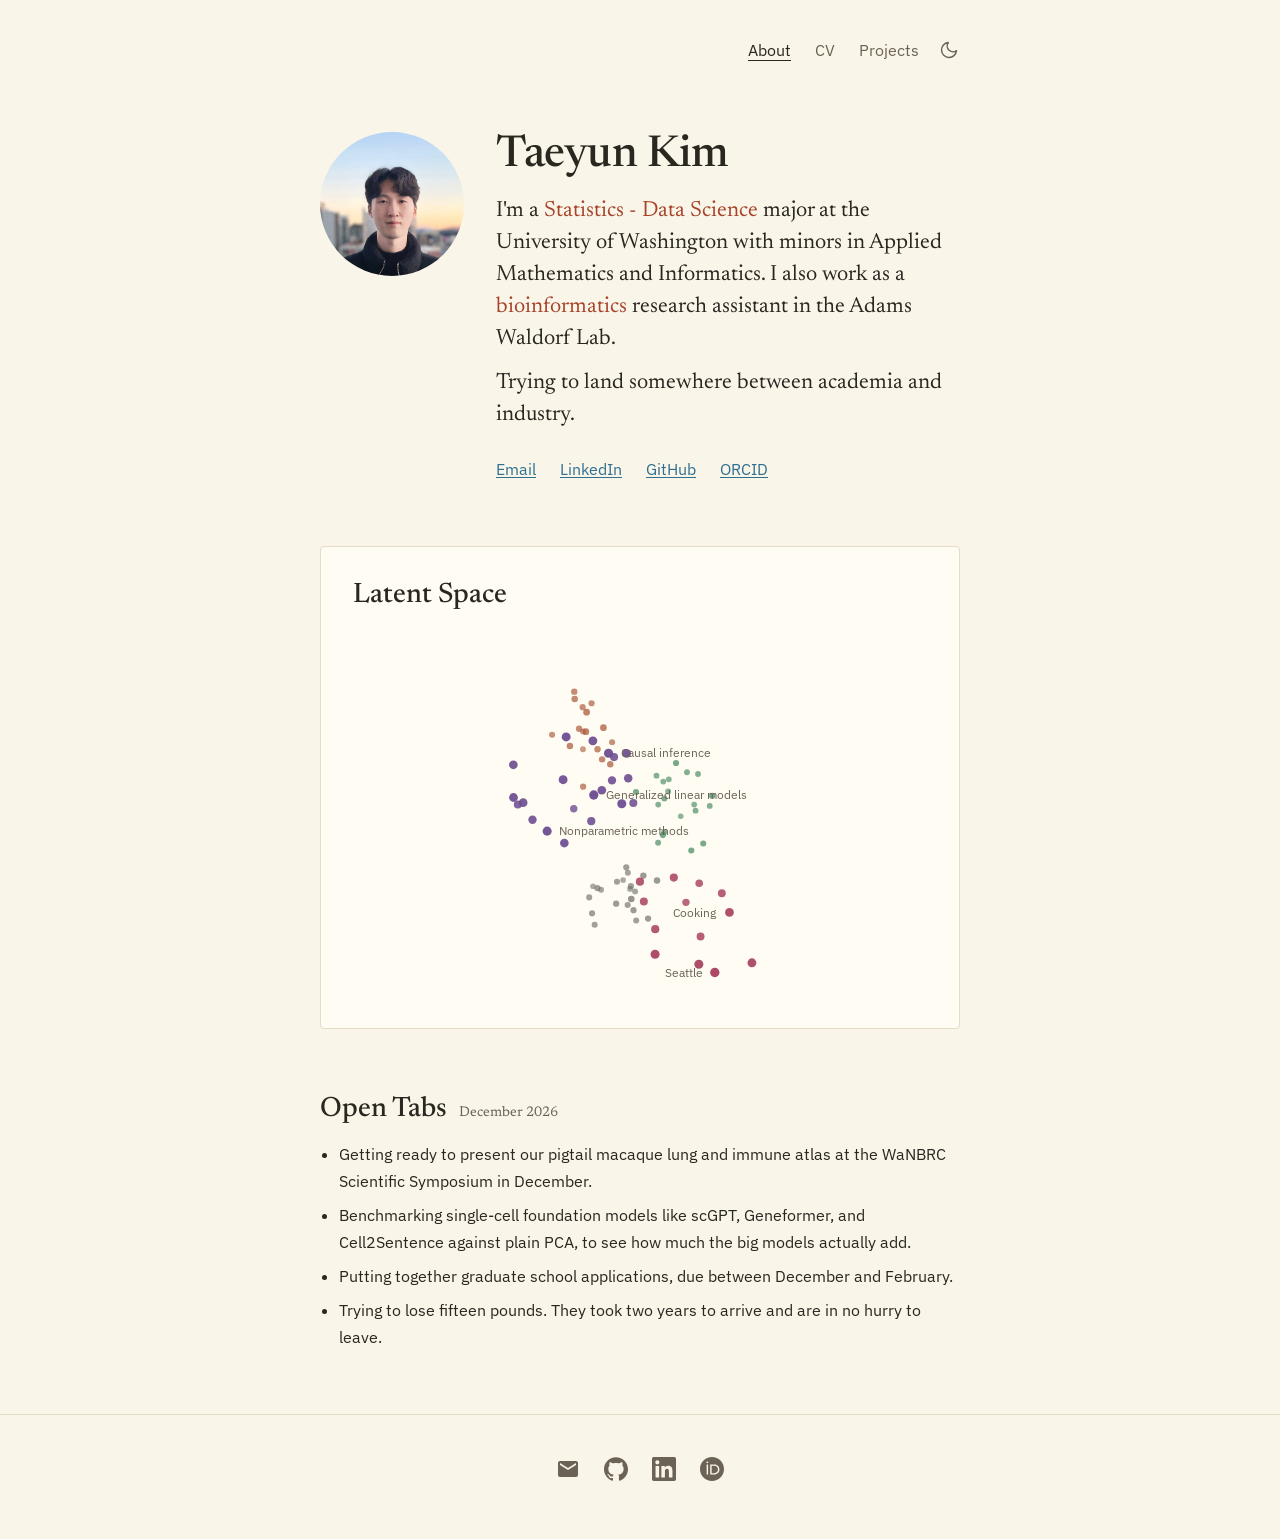
==== commit dcdab2af: "open tab" ====
--- a/index.html
+++ b/index.html
@@ -99,9 +99,9 @@
     <section class="now" aria-labelledby="now-title">
       <h2 class="section-title" id="now-title">Open Tabs <time class="updated" id="now-updated" datetime="2026-09">September 2026</time></h2>
       <ul>
-        <li>Building a GUI for the Bulk RNA-seq pipeline I wrote, so the rest of the lab can run it without touching a command line.</li>
-        <li>Putting together graduate school applications, due in December.</li>
-        <li>Writing up a summer of research on uncertainty in single-cell cell-type annotation. I spent most of it building a fix, and the rest finding out it wasn't needed.</li>
+        <li>Getting ready to present our pigtail macaque lung and immune atlas at the WaNBRC Scientific Symposium in December.</li>
+        <li>Benchmarking single-cell foundation models like scGPT, Geneformer, and Cell2Sentence against plain PCA, to see how much the big models actually add.</li>
+        <li>Putting together graduate school applications, due between December and February.</li>
         <li>Trying to lose fifteen pounds. They took two years to arrive and are in no hurry to leave.</li>
       </ul>
     </section>
